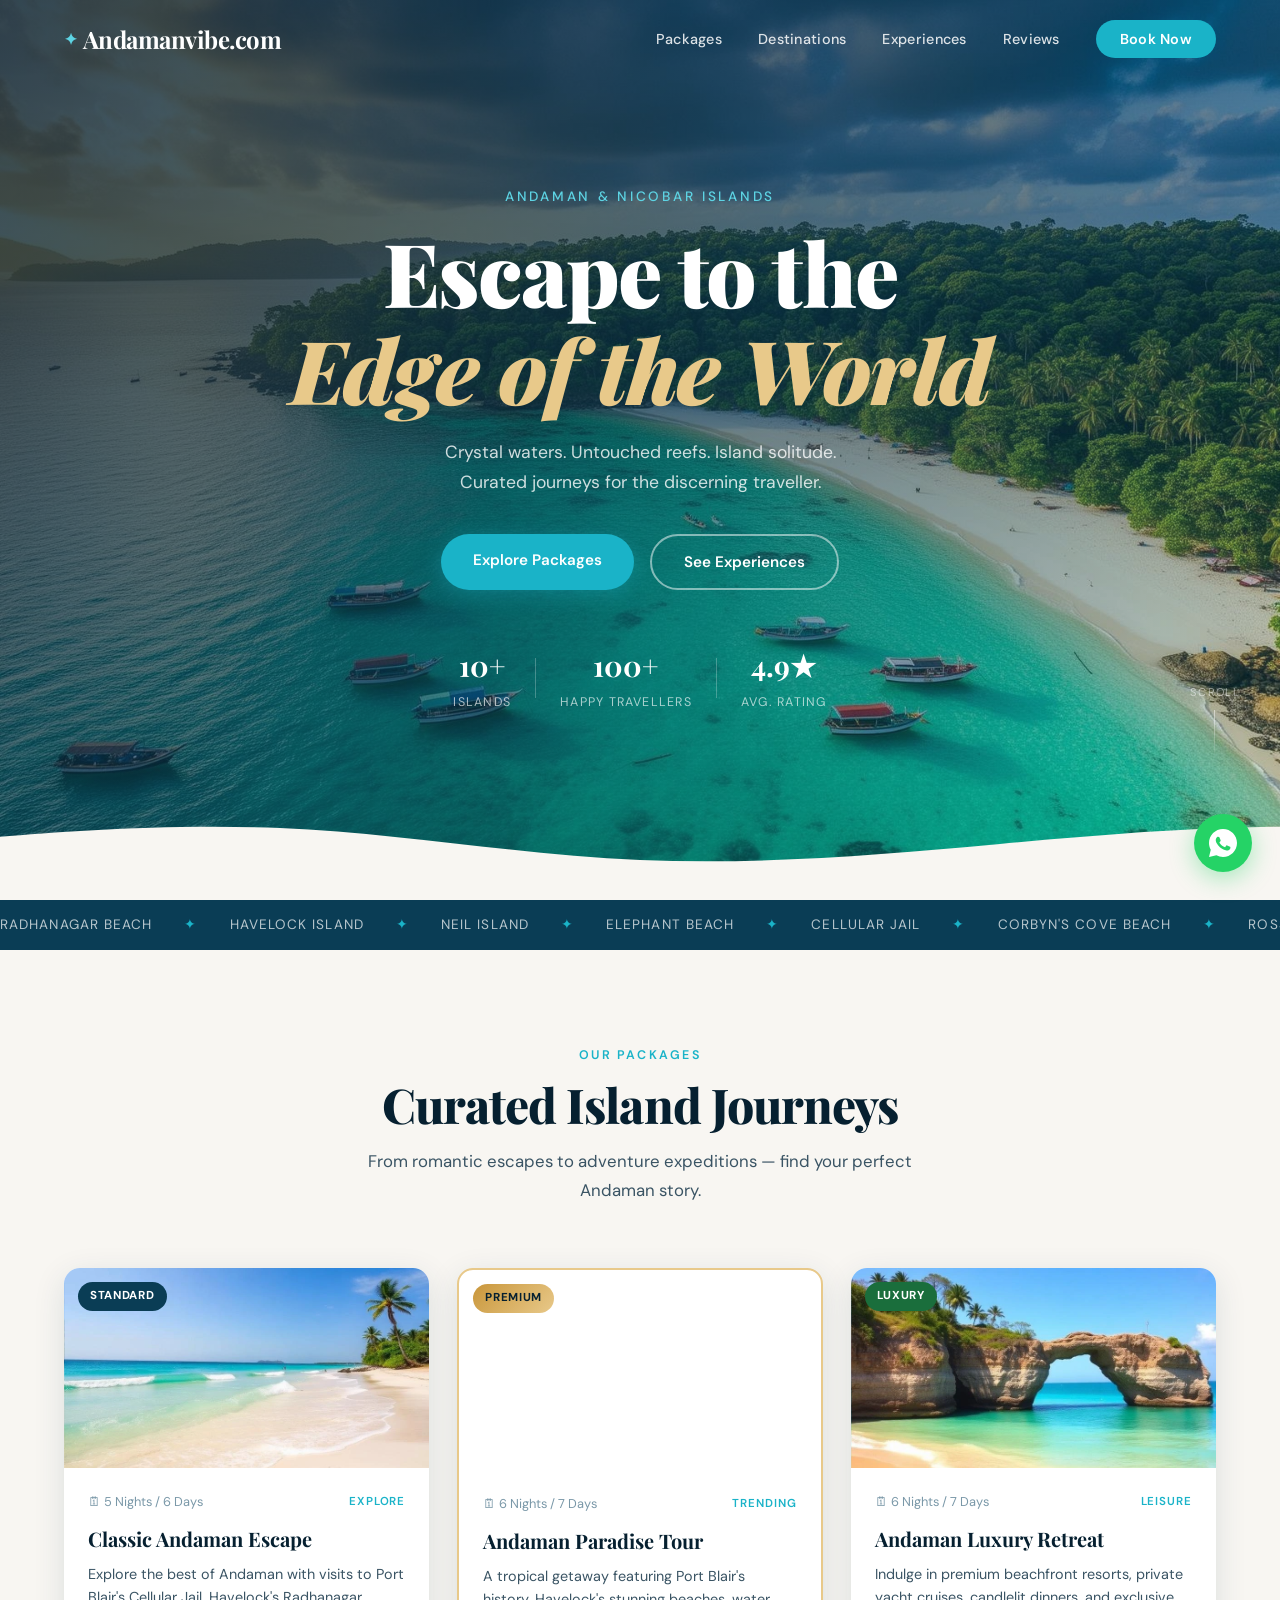
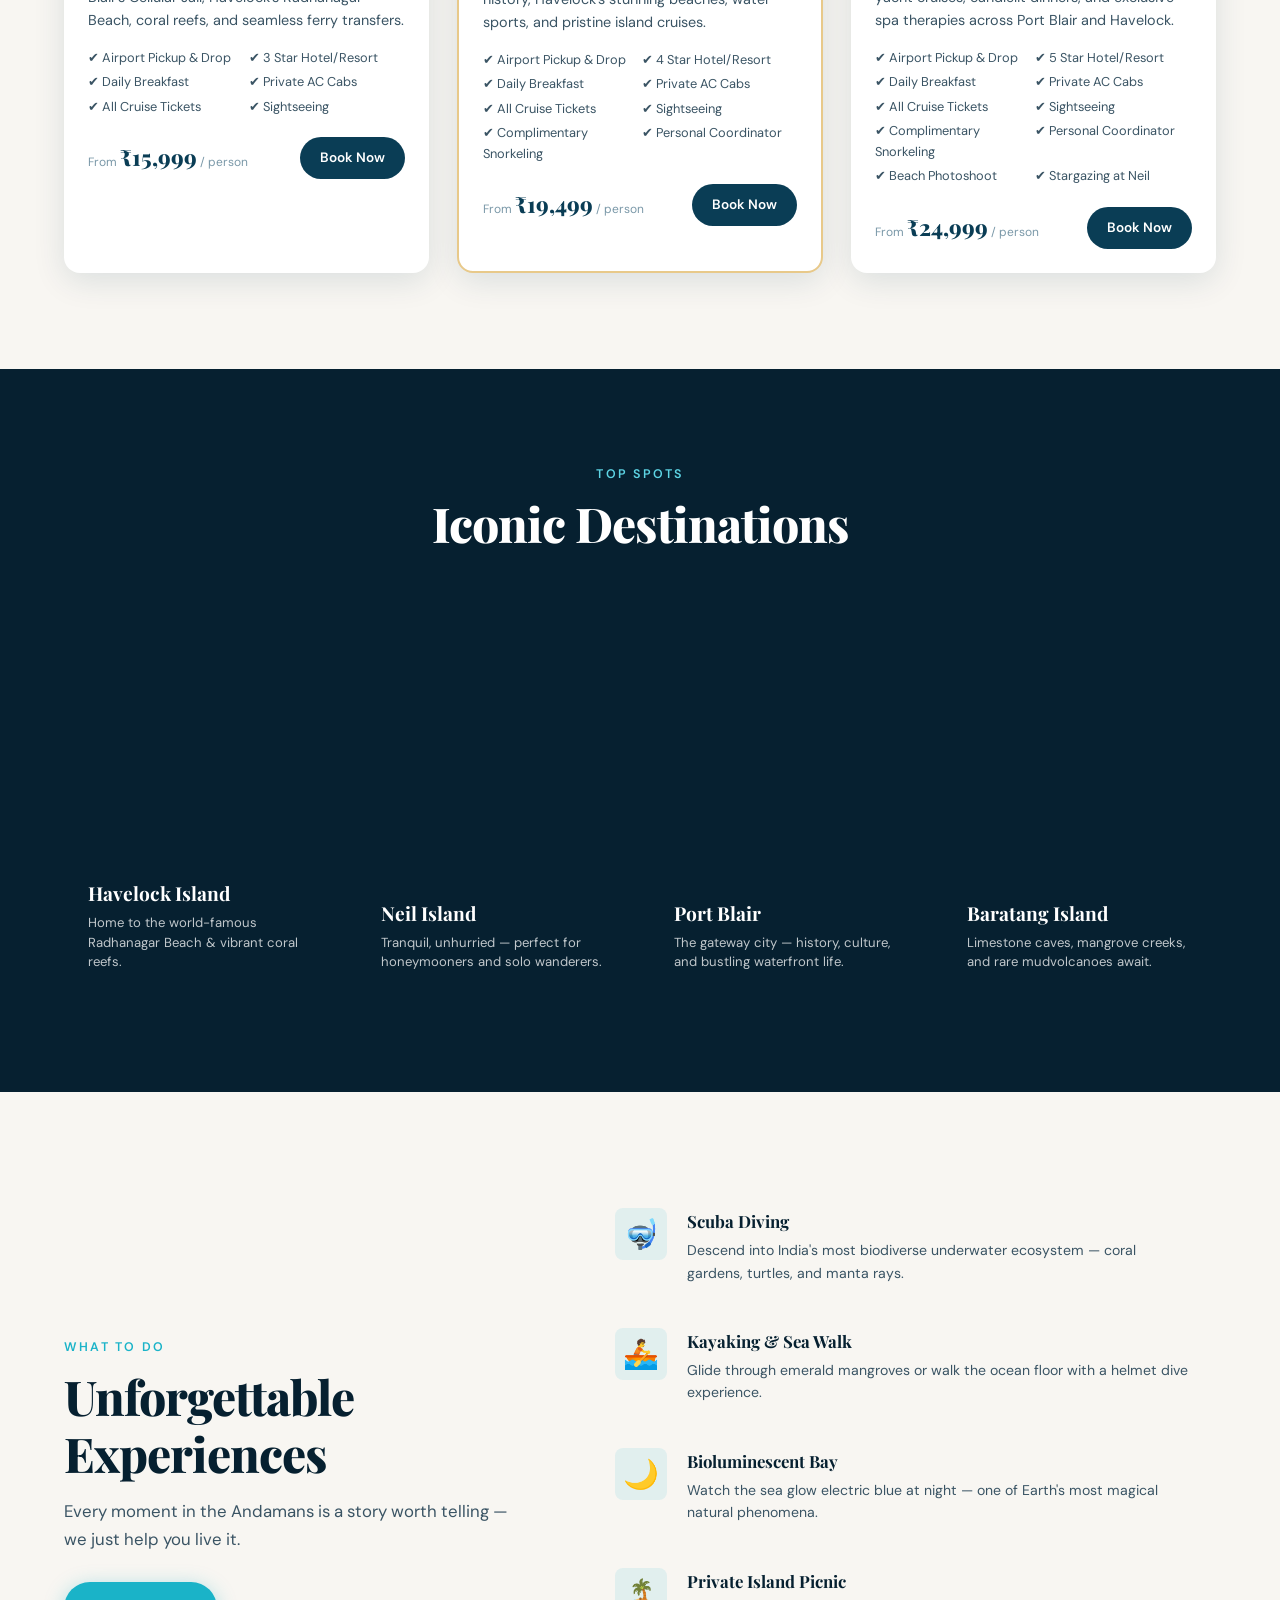
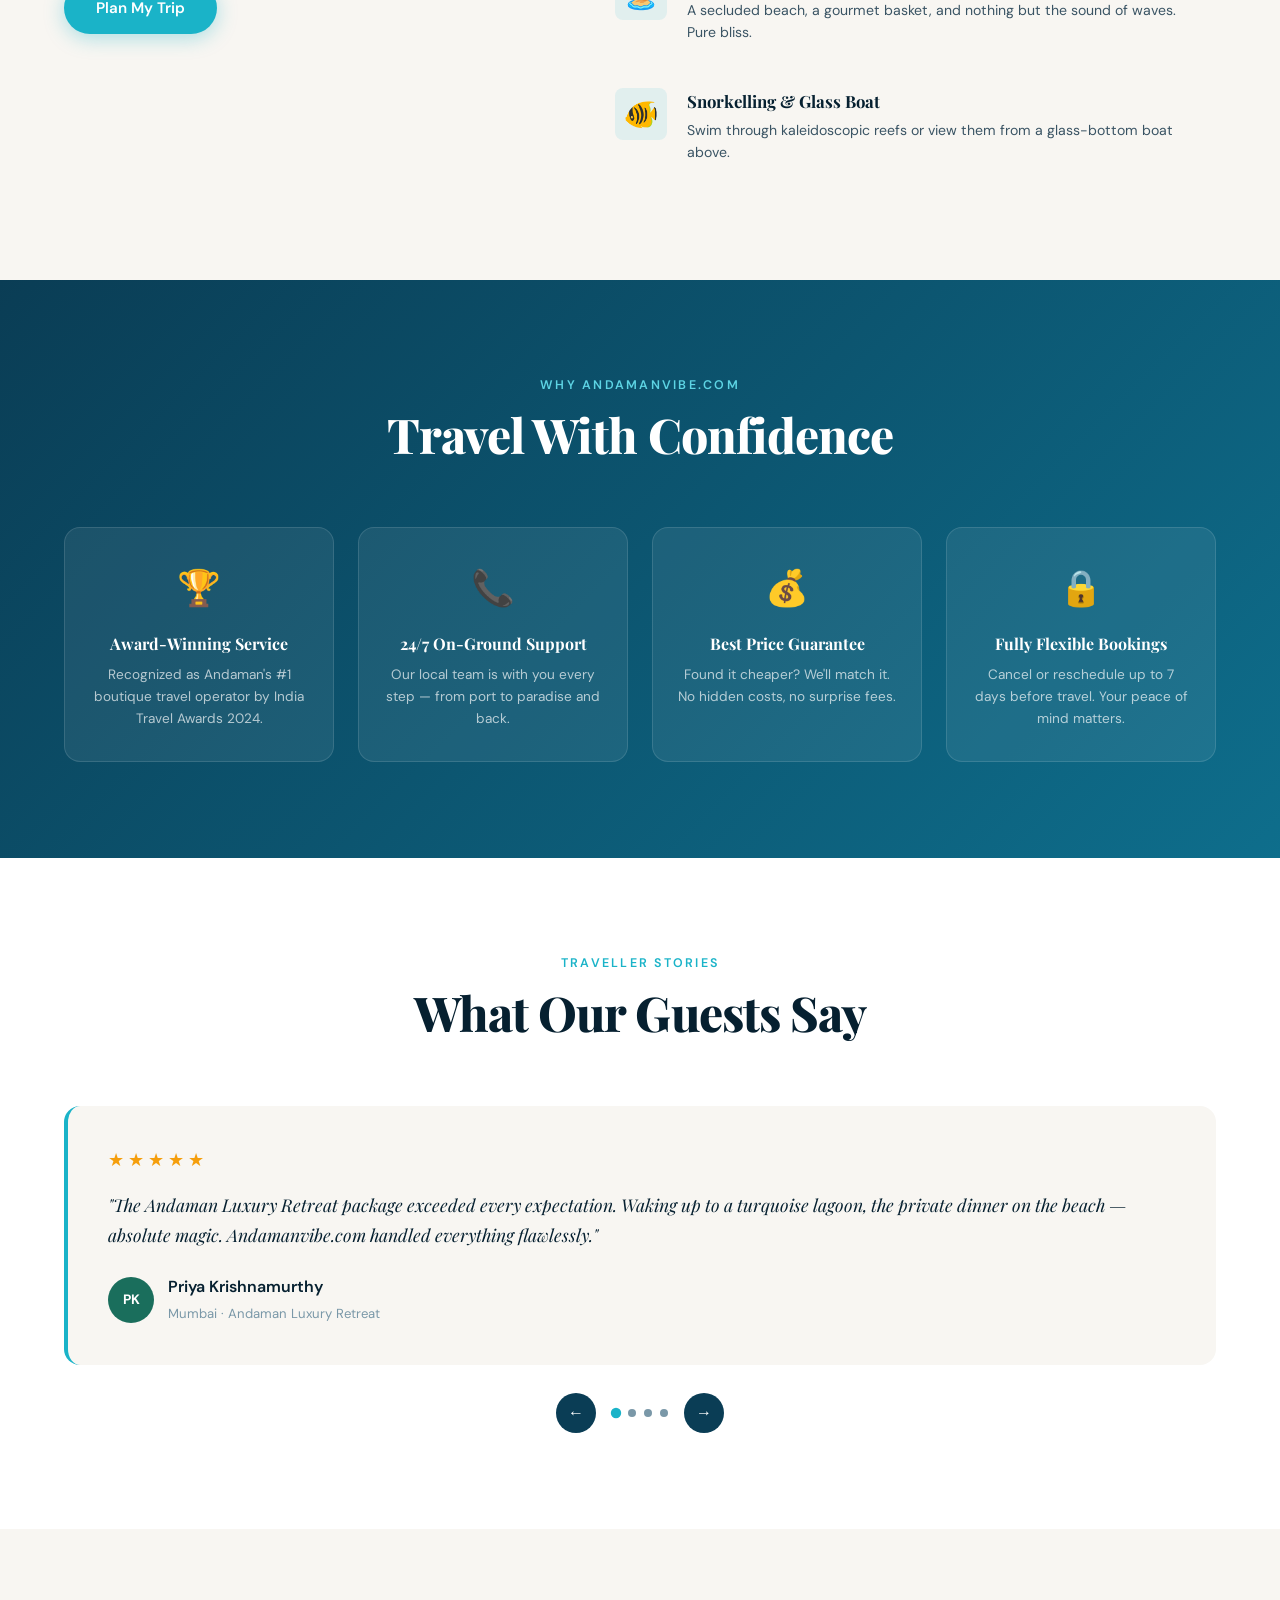
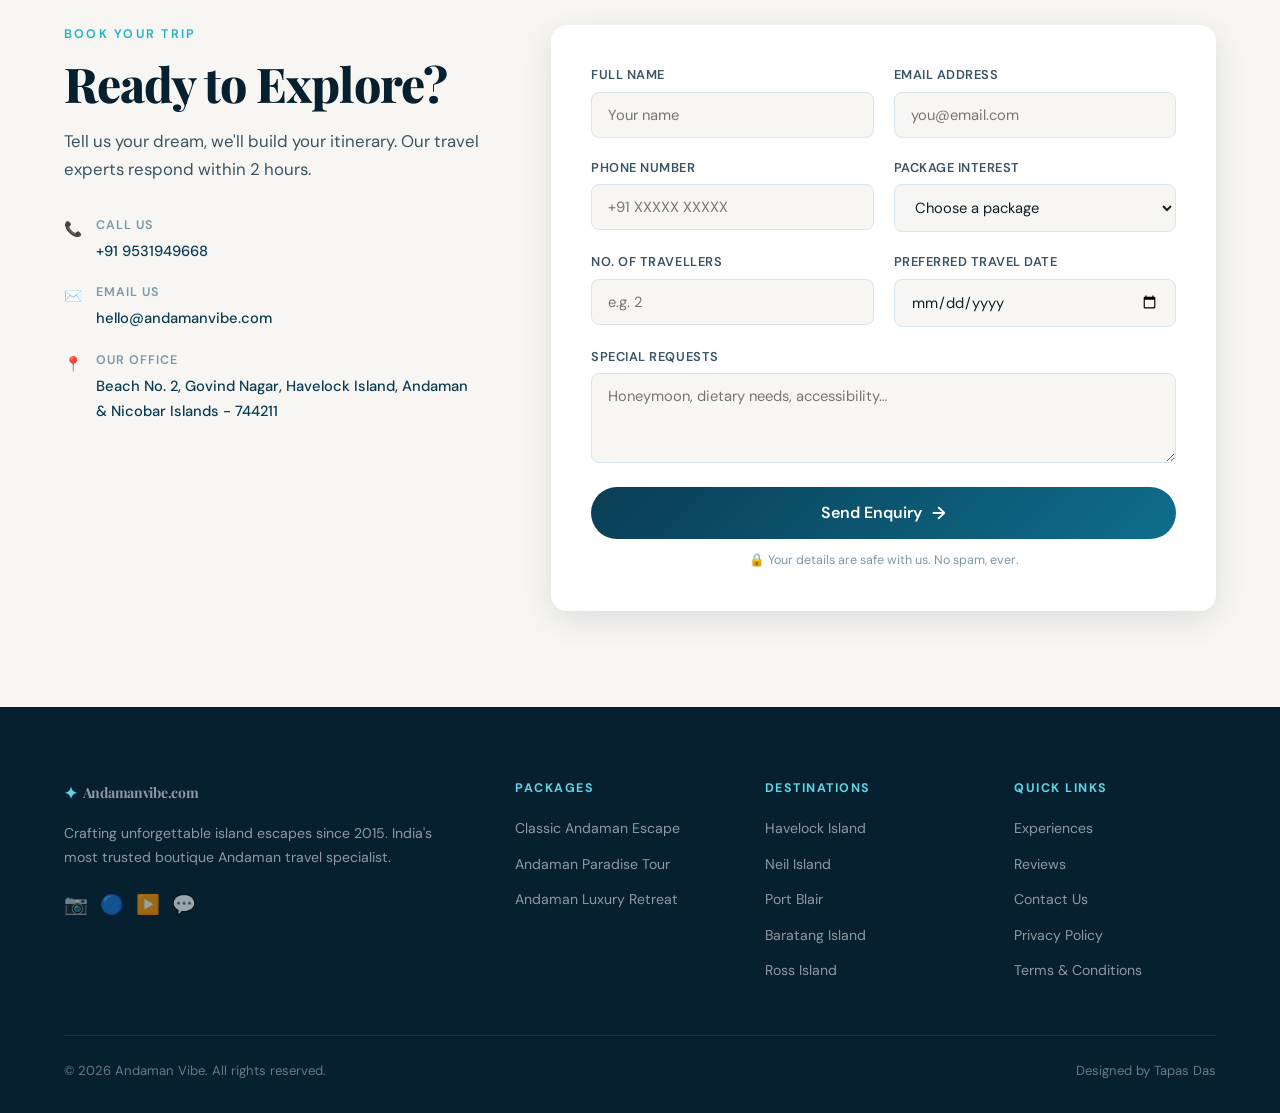
==== index.html @ 9faf466a "Revise tour package details and pricing Updated package descriptions and included additional feature" ====
<!DOCTYPE html>
<html lang="en">
<head>
  <meta charset="UTF-8" />
  <meta name="viewport" content="width=device-width, initial-scale=1.0" />
  <meta name="description" content="Discover the Andaman Islands — pristine beaches, coral reefs, and tropical adventures. Book exclusive travel packages to Andaman & Nicobar Islands with all-inclusive deals, luxury resorts, and curated experiences." />
  <meta name="keywords" content="Andaman travel package, Andaman Nicobar Islands tour, Andaman holiday package, Havelock Island, Neil Island, Port Blair tourism, scuba diving Andaman, Andaman beach resort" />
  <meta name="author" content="Andaman Vibe" />
  <meta name="robots" content="index, follow" />

  <!-- Open Graph -->
  <meta property="og:title" content="Andamanvibe.com — Escape to the Edge of the World" />
  <meta property="og:description" content="All-inclusive Andaman travel packages with pristine beaches, coral reefs, and island adventures." />
  <meta property="og:type" content="website" />
  <meta property="og:url" content="https://andamanvibe.com" />
  <meta property="og:image" content="/images/logo.jpeg?w=1200" />

  <!-- Twitter Card -->
  <meta name="twitter:card" content="summary_large_image" />
  <meta name="twitter:title" content="Andamanvibe.com — Escape to the Edge of the World" />
  <meta name="twitter:description" content="All-inclusive Andaman travel packages — pristine beaches, coral reefs, and tropical adventures." />

  <!-- Canonical -->
  <link rel="canonical" href="https://andamanvibe.com" />

  <!-- Fonts -->
  <link rel="preconnect" href="https://fonts.googleapis.com" />
  <link rel="preconnect" href="https://fonts.gstatic.com" crossorigin />
  <link href="https://fonts.googleapis.com/css2?family=Playfair+Display:ital,wght@0,400;0,700;0,900;1,400&family=DM+Sans:wght@300;400;500&display=swap" rel="stylesheet" />

  <!-- Schema Markup -->
  <script type="application/ld+json">
  {
    "@context": "https://schema.org",
    "@type": "TravelAgency",
    "name": "Andaman Vibe",
    "description": "Premium Andaman & Nicobar Islands travel packages with curated experiences.",
    "url": "https://andamanvibe.com",
    "telephone": "+91-9531949668",
    "address": {
      "@type": "PostalAddress",
      "addressLocality": "Port Blair",
      "addressRegion": "Andaman and Nicobar Islands",
      "addressCountry": "IN"
    },
    "offers": {
      "@type": "AggregateOffer",
      "priceCurrency": "INR",
      "lowPrice": "15999",
      "highPrice": "24999"
    }
  }
  </script>

  <link rel="stylesheet" href="style.css" />
  <title>Andamanvibe.com — Escape to the Edge of the World</title>
</head>
<body>

  <!-- NAV -->
  <header class="nav-wrapper" id="navbar">
    <nav class="nav-inner" aria-label="Main navigation">
      <a href="#" class="logo" aria-label="Andamanvibe Home">
        <span class="logo-icon">✦</span> Andamanvibe.com
      </a>
      <button class="hamburger" id="hamburger" aria-label="Toggle menu" aria-expanded="false">
        <span></span><span></span><span></span>
      </button>
      <ul class="nav-links" id="navLinks" role="list">
        <li><a href="#packages">Packages</a></li>
        <li><a href="#destinations">Destinations</a></li>
        <li><a href="#experiences">Experiences</a></li>
        <li><a href="#testimonials">Reviews</a></li>
        <li><a href="#contact" class="nav-cta">Book Now</a></li>
      </ul>
    </nav>
  </header>

  <main>

    <!-- HERO -->
    <section class="hero" aria-label="Hero section">
      <div class="hero-bg">
        <div class="hero-overlay"></div>
        <div class="wave-anim"></div>
      </div>
      <div class="hero-content">
        <p class="hero-eyebrow">Andaman &amp; Nicobar Islands</p>
        <h1 class="hero-title">
          Escape to the<br />
          <em>Edge of the World</em>
        </h1>
        <p class="hero-sub">Crystal waters. Untouched reefs. Island solitude.<br />Curated journeys for the discerning traveller.</p>
        <div class="hero-actions">
          <a href="#packages" class="btn-primary">Explore Packages</a>
          <a href="#experiences" class="btn-ghost">See Experiences</a>
        </div>
        <div class="hero-stats">
          <div class="stat"><span class="stat-num">10+</span><span class="stat-label">Islands</span></div>
          <div class="stat-divider"></div>
          <div class="stat"><span class="stat-num">100+</span><span class="stat-label">Happy Travellers</span></div>
          <div class="stat-divider"></div>
          <div class="stat"><span class="stat-num">4.9★</span><span class="stat-label">Avg. Rating</span></div>
        </div>
      </div>
      <div class="hero-scroll-hint" aria-hidden="true">
        <span>Scroll</span>
        <div class="scroll-line"></div>
      </div>
    </section>

    <!-- MARQUEE -->
    <div class="marquee-band" aria-hidden="true">
      <div class="marquee-track">
        <span>Radhanagar Beach</span><span>✦</span>
        <span>Havelock Island</span><span>✦</span>
        <span>Neil Island</span><span>✦</span>
        <span>Elephant Beach</span><span>✦</span>
        <span>Cellular Jail</span><span>✦</span>
        <span>Corbyn's Cove Beach</span><span>✦</span>
        <span>Ross Island</span><span>✦</span>
        <span>North Bay Island</span><span>✦</span>
        <span>Radhanagar Beach</span><span>✦</span>
        <span>Havelock Island</span><span>✦</span>
        <span>Neil Island</span><span>✦</span>
        <span>Elephant Beach</span><span>✦</span>
        <span>Cellular Jail</span><span>✦</span>
        <span>Corbyn's Cove Beach</span><span>✦</span>
        <span>Ross Island</span><span>✦</span>
        <span>North Bay Island</span><span>✦</span>
      </div>
    </div>

    <!-- PACKAGES -->
    <section class="section packages" id="packages">
      <div class="container">
        <div class="section-header">
          <p class="section-tag">Our Packages</p>
          <h2 class="section-title">Curated Island Journeys</h2>
          <p class="section-sub">From romantic escapes to adventure expeditions — find your perfect Andaman story.</p>
        </div>
        <div class="packages-grid">

          <article class="pkg-card" itemscope itemtype="https://schema.org/TouristTrip">
            <div class="pkg-img" style="background-image:url('/images/standard.webp?w=700&q=80')">
              <span class="pkg-badge">Standard</span>
            </div>
            <div class="pkg-body">
              <div class="pkg-meta">
                <span class="pkg-duration">🗓 5 Nights / 6 Days</span>
                <span class="pkg-type">Explore</span>
              </div>
              <h3 itemprop="name">Classic Andaman Escape</h3>
              <p itemprop="description">Explore the best of Andaman with visits to Port Blair's Cellular Jail, Havelock's Radhanagar Beach, coral reefs, and seamless ferry transfers.</p>
              <ul class="pkg-includes">
                <li>✔ Airport Pickup & Drop</li>
                <li>✔ 3 Star Hotel/Resort</li>
                <li>✔ Daily Breakfast</li>
                <li>✔ Private AC Cabs</li>
                <li>✔ All Cruise Tickets</li>
                <li>✔ Sightseeing</li>
              </ul>
              <div class="pkg-footer">
                <div class="pkg-price">
                  <span class="from">From</span>
                  <span class="price" itemprop="price">₹15,999</span>
                  <span class="per">/ person</span>
                </div>
                <a href="#contact" class="btn-card">Book Now</a>
              </div>
            </div>
          </article>

          <article class="pkg-card pkg-featured" itemscope itemtype="https://schema.org/TouristTrip">
            <div class="pkg-img" style="background-image:url('https://images.unsplash.com/photo-1590523741831-ab7e8b8f9c7f?w=700&q=80')">
              <span class="pkg-badge badge-gold">Premium</span>
            </div>
            <div class="pkg-body">
              <div class="pkg-meta">
                <span class="pkg-duration">🗓 6 Nights / 7 Days</span>
                <span class="pkg-type">Trending</span>
              </div>
              <h3 itemprop="name">Andaman Paradise Tour</h3>
              <p itemprop="description">A tropical getaway featuring Port Blair's history, Havelock's stunning beaches, water sports, and pristine island cruises.</p>
              <ul class="pkg-includes">
                <li>✔ Airport Pickup & Drop</li>
                <li>✔ 4 Star Hotel/Resort</li>
                <li>✔ Daily Breakfast</li>
                <li>✔ Private AC Cabs</li>
                <li>✔ All Cruise Tickets</li>
                <li>✔ Sightseeing</li>
                <li>✔ Complimentary Snorkeling</li>
                <li>✔ Personal Coordinator</li>
              </ul>
              <div class="pkg-footer">
                <div class="pkg-price">
                  <span class="from">From</span>
                  <span class="price" itemprop="price">₹19,499</span>
                  <span class="per">/ person</span>
                </div>
                <a href="#contact" class="btn-card">Book Now</a>
              </div>
            </div>
          </article>

          <article class="pkg-card" itemscope itemtype="https://schema.org/TouristTrip">
            <div class="pkg-img" style="background-image:url('/images/luxury.webp?w=700&q=80')">
              <span class="pkg-badge badge-green">Luxury</span>
            </div>
            <div class="pkg-body">
              <div class="pkg-meta">
                <span class="pkg-duration">🗓 6 Nights / 7 Days</span>
                <span class="pkg-type">Leisure</span>
              </div>
              <h3 itemprop="name">Andaman Luxury Retreat</h3>
              <p itemprop="description">Indulge in premium beachfront resorts, private yacht cruises, candlelit dinners, and exclusive spa therapies across Port Blair and Havelock.</p>
              <ul class="pkg-includes">
                <li>✔ Airport Pickup & Drop</li>
                <li>✔ 5 Star Hotel/Resort</li>
                <li>✔ Daily Breakfast</li>
                <li>✔ Private AC Cabs</li>
                <li>✔ All Cruise Tickets</li>
                <li>✔ Sightseeing</li>
                <li>✔ Complimentary Snorkeling</li>
                <li>✔ Personal Coordinator</li>
                <li>✔ Beach Photoshoot</li>
                <li>✔ Stargazing at Neil</li>
              </ul>
              <div class="pkg-footer">
                <div class="pkg-price">
                  <span class="from">From</span>
                  <span class="price" itemprop="price">₹24,999</span>
                  <span class="per">/ person</span>
                </div>
                <a href="#contact" class="btn-card">Book Now</a>
              </div>
            </div>
          </article>

        </div>
      </div>
    </section>

    <!-- DESTINATIONS -->
    <section class="section destinations" id="destinations">
      <div class="container">
        <div class="section-header">
          <p class="section-tag">Top Spots</p>
          <h2 class="section-title">Iconic Destinations</h2>
        </div>
        <div class="dest-grid">
          <div class="dest-card" style="background-image:url('https://images.unsplash.com/photo-1590523741831-ab7e8b8f9c7f?w=600&q=80')">
            <div class="dest-info">
              <h3>Havelock Island</h3>
              <p>Home to the world-famous Radhanagar Beach &amp; vibrant coral reefs.</p>
            </div>
          </div>
          <div class="dest-card" style="background-image:url('https://images.unsplash.com/photo-1583417319070-4a69db38a482?w=600&q=80')">
            <div class="dest-info">
              <h3>Neil Island</h3>
              <p>Tranquil, unhurried — perfect for honeymooners and solo wanderers.</p>
            </div>
          </div>
          <div class="dest-card" style="background-image:url('https://images.unsplash.com/photo-1559494007-9f5847c49d94?w=600&q=80')">
            <div class="dest-info">
              <h3>Port Blair</h3>
              <p>The gateway city — history, culture, and bustling waterfront life.</p>
            </div>
          </div>
          <div class="dest-card" style="background-image:url('https://images.unsplash.com/photo-1591825729269-caeb344f6df2?w=600&q=80')">
            <div class="dest-info">
              <h3>Baratang Island</h3>
              <p>Limestone caves, mangrove creeks, and rare mudvolcanoes await.</p>
            </div>
          </div>
        </div>
      </div>
    </section>

    <!-- EXPERIENCES -->
    <section class="section experiences" id="experiences">
      <div class="container">
        <div class="exp-layout">
          <div class="exp-left">
            <p class="section-tag">What to Do</p>
            <h2 class="section-title">Unforgettable Experiences</h2>
            <p class="section-sub">Every moment in the Andamans is a story worth telling — we just help you live it.</p>
            <a href="#contact" class="btn-primary">Plan My Trip</a>
          </div>
          <div class="exp-right">
            <div class="exp-item" data-index="1">
              <div class="exp-icon">🤿</div>
              <div class="exp-text">
                <h3>Scuba Diving</h3>
                <p>Descend into India's most biodiverse underwater ecosystem — coral gardens, turtles, and manta rays.</p>
              </div>
            </div>
            <div class="exp-item" data-index="2">
              <div class="exp-icon">🚣</div>
              <div class="exp-text">
                <h3>Kayaking & Sea Walk</h3>
                <p>Glide through emerald mangroves or walk the ocean floor with a helmet dive experience.</p>
              </div>
            </div>
            <div class="exp-item" data-index="3">
              <div class="exp-icon">🌙</div>
              <div class="exp-text">
                <h3>Bioluminescent Bay</h3>
                <p>Watch the sea glow electric blue at night — one of Earth's most magical natural phenomena.</p>
              </div>
            </div>
            <div class="exp-item" data-index="4">
              <div class="exp-icon">🏝️</div>
              <div class="exp-text">
                <h3>Private Island Picnic</h3>
                <p>A secluded beach, a gourmet basket, and nothing but the sound of waves. Pure bliss.</p>
              </div>
            </div>
            <div class="exp-item" data-index="5">
              <div class="exp-icon">🐠</div>
              <div class="exp-text">
                <h3>Snorkelling & Glass Boat</h3>
                <p>Swim through kaleidoscopic reefs or view them from a glass-bottom boat above.</p>
              </div>
            </div>
          </div>
        </div>
      </div>
    </section>

    <!-- WHY US -->
    <section class="section why-us">
      <div class="container">
        <div class="section-header">
          <p class="section-tag">Why Andamanvibe.com</p>
          <h2 class="section-title">Travel With Confidence</h2>
        </div>
        <div class="why-grid">
          <div class="why-card">
            <div class="why-icon">🏆</div>
            <h3>Award-Winning Service</h3>
            <p>Recognized as Andaman's #1 boutique travel operator by India Travel Awards 2024.</p>
          </div>
          <div class="why-card">
            <div class="why-icon">📞</div>
            <h3>24/7 On-Ground Support</h3>
            <p>Our local team is with you every step — from port to paradise and back.</p>
          </div>
          <div class="why-card">
            <div class="why-icon">💰</div>
            <h3>Best Price Guarantee</h3>
            <p>Found it cheaper? We'll match it. No hidden costs, no surprise fees.</p>
          </div>
          <div class="why-card">
            <div class="why-icon">🔒</div>
            <h3>Fully Flexible Bookings</h3>
            <p>Cancel or reschedule up to 7 days before travel. Your peace of mind matters.</p>
          </div>
        </div>
      </div>
    </section>

    <!-- TESTIMONIALS -->
    <section class="section testimonials" id="testimonials">
      <div class="container">
        <div class="section-header">
          <p class="section-tag">Traveller Stories</p>
          <h2 class="section-title">What Our Guests Say</h2>
        </div>
        <div class="testimonials-slider" id="testimonialSlider">
          <div class="testi-track" id="testiTrack">

            <div class="testi-card">
              <div class="testi-stars">★★★★★</div>
              <p class="testi-text">"The Andaman Luxury Retreat package exceeded every expectation. Waking up to a turquoise lagoon, the private dinner on the beach — absolute magic. Andamanvibe.com handled everything flawlessly."</p>
              <div class="testi-author">
                <div class="testi-avatar" style="background:#1a6e5c">PK</div>
                <div>
                  <strong>Priya Krishnamurthy</strong>
                  <span>Mumbai · Andaman Luxury Retreat</span>
                </div>
              </div>
            </div>

            <div class="testi-card">
              <div class="testi-stars">★★★★★</div>
              <p class="testi-text">"Honeymooned in Andaman with the Romantic Bliss package. The candlelight dinner by the sea was something out of a dream. Couldn't have asked for better planning!"</p>
              <div class="testi-author">
                <div class="testi-avatar" style="background:#1e4d8c">RS</div>
                <div>
                  <strong>Rahul &amp; Sneha</strong>
                  <span>Bangalore · Custom Honeymoon Package</span>
                </div>
              </div>
            </div>

            <div class="testi-card">
              <div class="testi-stars">★★★★★</div>
              <p class="testi-text">"Did the Andaman Paradise Tour package solo — best decision of my life. The bioluminescent bay tour at night was surreal. My guide Rajan was knowledgeable and funny!"</p>
              <div class="testi-author">
                <div class="testi-avatar" style="background:#6b3fa0">AM</div>
                <div>
                  <strong>Aditya Menon</strong>
                  <span>Chennai · Andaman Paradise Tour</span>
                </div>
              </div>
            </div>

            <div class="testi-card">
              <div class="testi-stars">★★★★★</div>
              <p class="testi-text">"Brought the family for the Classic Escape — kids were blown away by the glass-bottom boat. So much seamless coordination, from airport pickup to last ferry. Highly recommend!"</p>
              <div class="testi-author">
                <div class="testi-avatar" style="background:#8c3a1e">SG</div>
                <div>
                  <strong>Sunita Gupta</strong>
                  <span>Delhi · Classic Andaman Escape</span>
                </div>
              </div>
            </div>

          </div>
          <div class="testi-controls">
            <button class="testi-btn" id="testiPrev" aria-label="Previous review">←</button>
            <div class="testi-dots" id="testiDots"></div>
            <button class="testi-btn" id="testiNext" aria-label="Next review">→</button>
          </div>
        </div>
      </div>
    </section>

    <!-- CONTACT / BOOKING -->
    <section class="section contact" id="contact">
      <div class="container">
        <div class="contact-layout">
          <div class="contact-left">
            <p class="section-tag">Book Your Trip</p>
            <h2 class="section-title">Ready to Explore?</h2>
            <p class="section-sub">Tell us your dream, we'll build your itinerary. Our travel experts respond within 2 hours.</p>
            <div class="contact-info">
              <div class="info-item">
                <span class="info-icon">📞</span>
                <div>
                  <strong>Call Us</strong>
                  <a href="tel:+919876543210">+91 9531949668</a>
                </div>
              </div>
              <div class="info-item">
                <span class="info-icon">✉️</span>
                <div>
                  <strong>Email Us</strong>
                  <a href="mailto:hello@andamanvibe.com">hello@andamanvibe.com</a>
                </div>
              </div>
              <div class="info-item">
                <span class="info-icon">📍</span>
                <div>
                  <strong>Our Office</strong>
                  <span>Beach No. 2, Govind Nagar, Havelock Island,
Andaman & Nicobar Islands - 744211</span>
                </div>
              </div>
            </div>
          </div>
          <div class="contact-right">
            <form class="booking-form" id="bookingForm" novalidate>
              <div class="form-row">
                <div class="form-group">
                  <label for="name">Full Name</label>
                  <input type="text" id="name" name="name" placeholder="Your name" required autocomplete="name" />
                </div>
                <div class="form-group">
                  <label for="email">Email Address</label>
                  <input type="email" id="email" name="email" placeholder="you@email.com" required autocomplete="email" />
                </div>
              </div>
              <div class="form-row">
                <div class="form-group">
                  <label for="phone">Phone Number</label>
                  <input type="tel" id="phone" name="phone" placeholder="+91 XXXXX XXXXX" autocomplete="tel" />
                </div>
                <div class="form-group">
                  <label for="package">Package Interest</label>
                  <select id="package" name="package">
                    <option value="">Choose a package</option>
                    <option>Classic Andaman Escape</option>
                    <option>Andaman Paradise Tour</option>
                    <option>Andaman Luxury Retreat</option>
                  </select>
                </div>
              </div>
              <div class="form-row">
                <div class="form-group">
                  <label for="travellers">No. of Travellers</label>
                  <input type="number" id="travellers" name="travellers" placeholder="e.g. 2" min="1" max="50" />
                </div>
                <div class="form-group">
                  <label for="traveldate">Preferred Travel Date</label>
                  <input type="date" id="traveldate" name="traveldate" />
                </div>
              </div>
              <div class="form-group full">
                <label for="message">Special Requests</label>
                <textarea id="message" name="message" rows="3" placeholder="Honeymoon, dietary needs, accessibility…"></textarea>
              </div>
              <button type="submit" class="btn-submit">
                <span class="btn-text">Send Enquiry</span>
                <span class="btn-arrow">→</span>
              </button>
              <p class="form-note">🔒 Your details are safe with us. No spam, ever.</p>
            </form>
            <div class="form-success" id="formSuccess" hidden>
              <div class="success-icon">🌊</div>
              <h3>Enquiry Received!</h3>
              <p>Our travel expert will call you within 2 hours. Get ready to explore the Andamans!</p>
            </div>
          </div>
        </div>
      </div>
    </section>

  </main>

  <!-- FOOTER -->
  <footer class="footer">
    <div class="container">
      <div class="footer-grid">
        <div class="footer-brand">
          <p class="logo"><span class="logo-icon">✦</span> Andamanvibe.com</p>
          <p>Crafting unforgettable island escapes since 2015. India's most trusted boutique Andaman travel specialist.</p>
          <div class="social-links">
            <a href="#" aria-label="Instagram">📷</a>
            <a href="#" aria-label="Facebook">🔵</a>
            <a href="#" aria-label="YouTube">▶️</a>
            <a href="#" aria-label="WhatsApp">💬</a>
          </div>
        </div>
        <div class="footer-col">
          <h4>Packages</h4>
          <ul>
            <li><a href="#packages">Classic Andaman Escape</a></li>
            <li><a href="#packages">Andaman Paradise Tour</a></li>
            <li><a href="#packages">Andaman Luxury Retreat</a></li>
          </ul>
        </div>
        <div class="footer-col">
          <h4>Destinations</h4>
          <ul>
            <li><a href="#destinations">Havelock Island</a></li>
            <li><a href="#destinations">Neil Island</a></li>
            <li><a href="#destinations">Port Blair</a></li>
            <li><a href="#destinations">Baratang Island</a></li>
            <li><a href="#destinations">Ross Island</a></li>
          </ul>
        </div>
        <div class="footer-col">
          <h4>Quick Links</h4>
          <ul>
            <li><a href="#experiences">Experiences</a></li>
            <li><a href="#testimonials">Reviews</a></li>
            <li><a href="#contact">Contact Us</a></li>
            <li><a href="#">Privacy Policy</a></li>
            <li><a href="#">Terms &amp; Conditions</a></li>
          </ul>
        </div>
      </div>
      <div class="footer-bottom">
        <p>&copy; 2026 Andaman Vibe. All rights reserved.</p>
        <p>Designed by Tapas Das</p>
      </div>
    </div>
  </footer>

  <!-- Floating WhatsApp -->
  <a href="https://wa.me/919531949668?text=Hi!%20I%27m%20interested%20in%20an%20Andaman%20travel%20package." class="whatsapp-float" target="_blank" rel="noopener noreferrer" aria-label="Chat on WhatsApp">
    <svg viewBox="0 0 32 32" fill="currentColor" width="28" height="28"><path d="M16 0C7.163 0 0 7.163 0 16c0 2.824.737 5.476 2.028 7.779L0 32l8.437-2.008A15.928 15.928 0 0016 32c8.837 0 16-7.163 16-16S24.837 0 16 0zm8.3 22.516c-.345.972-1.7 1.779-2.8 2.013-.746.16-1.72.288-4.996-1.073-4.194-1.721-6.89-5.97-7.099-6.243-.2-.272-1.682-2.236-1.682-4.267 0-2.03 1.064-3.026 1.441-3.44.377-.414.823-.518 1.097-.518.273 0 .547.003.787.015.252.013.59-.096.924.704.345.817 1.17 2.854 1.273 3.063.103.208.172.45.034.726-.137.276-.206.449-.412.69-.207.242-.434.54-.619.725-.207.207-.422.43-.181.843.24.414 1.07 1.763 2.3 2.857 1.58 1.41 2.911 1.847 3.325 2.054.414.207.654.172.896-.104.24-.275 1.03-1.202 1.305-1.616.275-.413.55-.344.924-.207.378.137 2.396 1.13 2.81 1.337.413.207.688.31.79.48.103.172.103.997-.242 1.97z"/></svg>
  </a>

  <script src="script.js"></script>
</body>
</html>
---- style.css ----
/* ============================================================
   Andamanvibe.com — style.css
   Aesthetic: Refined coastal luxury — deep ocean tones,
   warm sand accents, editorial typography
   ============================================================ */

/* ---------- RESET & BASE ---------- */
*, *::before, *::after { box-sizing: border-box; margin: 0; padding: 0; }

:root {
  --ocean:      #0a3d55;
  --ocean-deep: #062030;
  --ocean-mid:  #0e6e8c;
  --aqua:       #1ab3c8;
  --aqua-light: #5dd4e4;
  --sand:       #f5e6c8;
  --sand-warm:  #e8c98a;
  --coral:      #e85d42;
  --white:      #ffffff;
  --off-white:  #f8f6f2;
  --text-dark:  #0f1f28;
  --text-mid:   #3a5464;
  --text-light: #7a98a8;
  --radius:     16px;
  --radius-sm:  8px;
  --shadow:     0 8px 32px rgba(10,61,85,0.12);
  --shadow-lg:  0 20px 60px rgba(10,61,85,0.18);
  --font-display: 'Playfair Display', Georgia, serif;
  --font-body:    'DM Sans', sans-serif;
  --transition:   0.3s cubic-bezier(0.4, 0, 0.2, 1);
}

html { scroll-behavior: smooth; font-size: 16px; }

body {
  font-family: var(--font-body);
  color: var(--text-dark);
  background: var(--off-white);
  line-height: 1.6;
  overflow-x: hidden;
}

a { color: inherit; text-decoration: none; }
img { max-width: 100%; display: block; }
ul { list-style: none; }

.container {
  max-width: 1200px;
  margin: 0 auto;
  padding: 0 24px;
}

/* ---------- SCROLL PROGRESS ---------- */
body::before {
  content: '';
  position: fixed;
  top: 0; left: 0;
  width: var(--scroll, 0%);
  height: 3px;
  background: linear-gradient(90deg, var(--aqua), var(--sand-warm));
  z-index: 9999;
  transition: width 0.1s;
}

/* ---------- NAVIGATION ---------- */
.nav-wrapper {
  position: fixed;
  top: 0; left: 0; right: 0;
  z-index: 900;
  padding: 20px 0;
  transition: background var(--transition), padding var(--transition), box-shadow var(--transition);
}
.nav-wrapper.scrolled {
  background: rgba(6, 32, 48, 0.96);
  backdrop-filter: blur(12px);
  padding: 12px 0;
  box-shadow: 0 2px 24px rgba(0,0,0,0.2);
}

.nav-inner {
  max-width: 1200px;
  margin: 0 auto;
  padding: 0 24px;
  display: flex;
  align-items: center;
  justify-content: space-between;
}

.logo {
  font-family: var(--font-display);
  font-size: 1.5rem;
  font-weight: 700;
  color: var(--white);
  letter-spacing: -0.02em;
  display: flex;
  align-items: center;
  gap: 6px;
}
.logo-icon { color: var(--aqua-light); font-size: 1rem; }

.nav-links {
  display: flex;
  align-items: center;
  gap: 36px;
}
.nav-links a {
  color: rgba(255,255,255,0.85);
  font-size: 0.9rem;
  font-weight: 500;
  letter-spacing: 0.02em;
  transition: color var(--transition);
}
.nav-links a:hover { color: var(--aqua-light); }

.nav-cta {
  background: var(--aqua) !important;
  color: var(--white) !important;
  padding: 10px 24px !important;
  border-radius: 50px !important;
  font-weight: 600 !important;
  transition: background var(--transition), transform var(--transition) !important;
}
.nav-cta:hover {
  background: var(--aqua-light) !important;
  transform: translateY(-1px);
}

.hamburger {
  display: none;
  flex-direction: column;
  gap: 5px;
  background: none;
  border: none;
  cursor: pointer;
  padding: 4px;
  z-index: 1001;
}
.hamburger span {
  display: block;
  width: 26px;
  height: 2px;
  background: var(--white);
  border-radius: 2px;
  transition: var(--transition);
}
.hamburger.open span:nth-child(1) { transform: rotate(45deg) translate(5px, 5px); }
.hamburger.open span:nth-child(2) { opacity: 0; }
.hamburger.open span:nth-child(3) { transform: rotate(-45deg) translate(5px, -5px); }

/* ---------- HERO ---------- */
.hero {
  position: relative;
  min-height: 100vh;
  display: flex;
  align-items: center;
  justify-content: center;
  overflow: hidden;
}

.hero-bg {
  position: absolute;
  inset: 0;
  background:
    url('/images/andamanvibe.webp?w=1800&q=85')
    center center / cover no-repeat;
  animation: heroZoom 20s ease-in-out infinite alternate;
}
@keyframes heroZoom {
  from { transform: scale(1); }
  to   { transform: scale(1.06); }
}

.hero-overlay {
  position: absolute;
  inset: 0;
  background: linear-gradient(
    135deg,
    rgba(6,32,48,0.82) 0%,
    rgba(10,61,85,0.60) 50%,
    rgba(26,179,200,0.15) 100%
  );
}

.wave-anim {
  position: absolute;
  bottom: 0; left: 0; right: 0;
  height: 120px;
  background: url("data:image/svg+xml,%3Csvg xmlns='http://www.w3.org/2000/svg' viewBox='0 0 1440 120'%3E%3Cpath fill='%23f8f6f2' d='M0,64L60,58.7C120,53,240,43,360,48C480,53,600,75,720,80C840,85,960,75,1080,64C1200,53,1320,43,1440,48L1440,120L0,120Z'/%3E%3C/svg%3E") no-repeat bottom / cover;
}

.hero-content {
  position: relative;
  z-index: 2;
  text-align: center;
  max-width: 800px;
  padding: 0 24px;
  animation: heroFade 1.2s ease-out;
}
@keyframes heroFade {
  from { opacity: 0; transform: translateY(32px); }
  to   { opacity: 1; transform: translateY(0); }
}

.hero-eyebrow {
  font-size: 0.85rem;
  font-weight: 500;
  letter-spacing: 0.2em;
  text-transform: uppercase;
  color: var(--aqua-light);
  margin-bottom: 16px;
}

.hero-title {
  font-family: var(--font-display);
  font-size: clamp(2.8rem, 7vw, 5.5rem);
  font-weight: 900;
  color: var(--white);
  line-height: 1.1;
  letter-spacing: -0.02em;
  margin-bottom: 20px;
}
.hero-title em {
  font-style: italic;
  color: var(--sand-warm);
}

.hero-sub {
  font-size: 1.1rem;
  color: rgba(255,255,255,0.8);
  max-width: 500px;
  margin: 0 auto 36px;
  line-height: 1.7;
}

.hero-actions {
  display: flex;
  gap: 16px;
  justify-content: center;
  flex-wrap: wrap;
  margin-bottom: 52px;
}

.btn-primary {
  background: var(--aqua);
  color: var(--white);
  padding: 14px 32px;
  border-radius: 50px;
  font-weight: 600;
  font-size: 0.95rem;
  transition: background var(--transition), transform var(--transition), box-shadow var(--transition);
  box-shadow: 0 4px 20px rgba(26,179,200,0.35);
}
.btn-primary:hover {
  background: var(--aqua-light);
  transform: translateY(-2px);
  box-shadow: 0 8px 32px rgba(26,179,200,0.45);
}

.btn-ghost {
  border: 2px solid rgba(255,255,255,0.5);
  color: var(--white);
  padding: 14px 32px;
  border-radius: 50px;
  font-weight: 600;
  font-size: 0.95rem;
  transition: border-color var(--transition), background var(--transition);
}
.btn-ghost:hover {
  border-color: var(--white);
  background: rgba(255,255,255,0.1);
}

.hero-stats {
  display: flex;
  align-items: center;
  justify-content: center;
  gap: 24px;
}
.stat { text-align: center; }
.stat-num {
  display: block;
  font-family: var(--font-display);
  font-size: 1.8rem;
  font-weight: 700;
  color: var(--white);
}
.stat-label {
  font-size: 0.78rem;
  color: rgba(255,255,255,0.65);
  text-transform: uppercase;
  letter-spacing: 0.1em;
}
.stat-divider {
  width: 1px;
  height: 40px;
  background: rgba(255,255,255,0.25);
}

.hero-scroll-hint {
  position: absolute;
  bottom: 140px;
  right: 40px;
  display: flex;
  flex-direction: column;
  align-items: center;
  gap: 8px;
  color: rgba(255,255,255,0.5);
  font-size: 0.7rem;
  letter-spacing: 0.12em;
  text-transform: uppercase;
  z-index: 2;
}
.scroll-line {
  width: 1px;
  height: 50px;
  background: linear-gradient(to bottom, rgba(255,255,255,0.5), transparent);
  animation: scrollPulse 2s ease-in-out infinite;
}
@keyframes scrollPulse {
  0%,100% { transform: scaleY(1); opacity: 1; }
  50% { transform: scaleY(0.6); opacity: 0.5; }
}

/* ---------- MARQUEE BAND ---------- */
.marquee-band {
  background: var(--ocean);
  overflow: hidden;
  padding: 14px 0;
}
.marquee-track {
  display: flex;
  gap: 32px;
  white-space: nowrap;
  animation: marqueeScroll 30s linear infinite;
  width: max-content;
}
.marquee-track span {
  color: rgba(255,255,255,0.7);
  font-size: 0.85rem;
  letter-spacing: 0.08em;
  text-transform: uppercase;
}
.marquee-track span:nth-child(even) { color: var(--aqua); }
@keyframes marqueeScroll {
  from { transform: translateX(0); }
  to   { transform: translateX(-50%); }
}

/* ---------- SECTIONS ---------- */
.section {
  padding: 96px 0;
}
.section-header {
  text-align: center;
  max-width: 600px;
  margin: 0 auto 64px;
}
.section-tag {
  font-size: 0.78rem;
  font-weight: 600;
  letter-spacing: 0.18em;
  text-transform: uppercase;
  color: var(--aqua);
  margin-bottom: 10px;
}
.section-title {
  font-family: var(--font-display);
  font-size: clamp(2rem, 4vw, 3rem);
  font-weight: 800;
  color: var(--ocean-deep);
  letter-spacing: -0.02em;
  line-height: 1.2;
  margin-bottom: 14px;
}
.section-sub {
  color: var(--text-mid);
  font-size: 1.05rem;
  line-height: 1.7;
}

/* ---------- PACKAGES ---------- */
.packages { background: var(--off-white); }

.packages-grid {
  display: grid;
  grid-template-columns: repeat(auto-fit, minmax(270px, 1fr));
  gap: 28px;
}

.pkg-card {
  background: var(--white);
  border-radius: var(--radius);
  overflow: hidden;
  box-shadow: var(--shadow);
  transition: transform var(--transition), box-shadow var(--transition);
}
.pkg-card:hover {
  transform: translateY(-8px);
  box-shadow: var(--shadow-lg);
}

.pkg-featured {
  border: 2px solid var(--sand-warm);
}

.pkg-img {
  height: 200px;
  background-size: cover;
  background-position: center;
  position: relative;
}
.pkg-badge {
  position: absolute;
  top: 14px;
  left: 14px;
  background: var(--ocean);
  color: var(--white);
  font-size: 0.72rem;
  font-weight: 700;
  letter-spacing: 0.06em;
  text-transform: uppercase;
  padding: 5px 12px;
  border-radius: 50px;
}
.badge-gold { background: linear-gradient(135deg, #c9963a, #e8c98a); color: var(--ocean-deep); }
.badge-green { background: #1a6e3c; }
.badge-pink  { background: #b83a6b; }

.pkg-body {
  padding: 24px;
}
.pkg-meta {
  display: flex;
  align-items: center;
  justify-content: space-between;
  margin-bottom: 10px;
}
.pkg-duration {
  font-size: 0.8rem;
  color: var(--text-light);
}
.pkg-type {
  font-size: 0.72rem;
  font-weight: 600;
  letter-spacing: 0.08em;
  text-transform: uppercase;
  color: var(--aqua);
}

.pkg-body h3 {
  font-family: var(--font-display);
  font-size: 1.25rem;
  font-weight: 700;
  color: var(--ocean-deep);
  margin-bottom: 8px;
}
.pkg-body p {
  font-size: 0.9rem;
  color: var(--text-mid);
  margin-bottom: 16px;
  line-height: 1.6;
}

.pkg-includes {
  display: grid;
  grid-template-columns: 1fr 1fr;
  gap: 4px;
  margin-bottom: 20px;
}
.pkg-includes li {
  font-size: 0.8rem;
  color: var(--text-mid);
}

.pkg-footer {
  display: flex;
  align-items: center;
  justify-content: space-between;
}
.pkg-price { display: flex; align-items: baseline; gap: 3px; }
.from  { font-size: 0.75rem; color: var(--text-light); }
.price { font-family: var(--font-display); font-size: 1.4rem; font-weight: 800; color: var(--ocean); }
.per   { font-size: 0.75rem; color: var(--text-light); }

.btn-card {
  background: var(--ocean);
  color: var(--white);
  padding: 10px 20px;
  border-radius: 50px;
  font-size: 0.85rem;
  font-weight: 600;
  transition: background var(--transition);
}
.btn-card:hover { background: var(--aqua); }

/* ---------- DESTINATIONS ---------- */
.destinations { background: var(--ocean-deep); }
.destinations .section-tag { color: var(--aqua-light); }
.destinations .section-title { color: var(--white); }

.dest-grid {
  display: grid;
  grid-template-columns: repeat(4, 1fr);
  gap: 20px;
}

.dest-card {
  border-radius: var(--radius);
  overflow: hidden;
  height: 380px;
  background-size: cover;
  background-position: center;
  position: relative;
  cursor: pointer;
  transition: transform var(--transition);
}
.dest-card:hover { transform: scale(1.02); }
.dest-card::after {
  content: '';
  position: absolute;
  inset: 0;
  background: linear-gradient(to top, rgba(6,32,48,0.85) 0%, transparent 55%);
}
.dest-card:hover .dest-info { transform: translateY(-4px); }

.dest-info {
  position: absolute;
  bottom: 0; left: 0; right: 0;
  padding: 24px;
  z-index: 2;
  transition: transform var(--transition);
}
.dest-info h3 {
  font-family: var(--font-display);
  font-size: 1.2rem;
  color: var(--white);
  font-weight: 700;
  margin-bottom: 4px;
}
.dest-info p {
  font-size: 0.82rem;
  color: rgba(255,255,255,0.75);
  line-height: 1.5;
}

/* ---------- EXPERIENCES ---------- */
.experiences { background: var(--off-white); }

.exp-layout {
  display: grid;
  grid-template-columns: 1fr 1.4fr;
  gap: 80px;
  align-items: center;
}
.exp-left .section-title { text-align: left; }
.exp-left .section-sub { text-align: left; margin-bottom: 28px; }
.exp-left .btn-primary { display: inline-block; }

.exp-right { display: flex; flex-direction: column; gap: 4px; }

.exp-item {
  display: flex;
  gap: 20px;
  align-items: flex-start;
  padding: 20px 24px;
  border-radius: var(--radius-sm);
  transition: background var(--transition), transform var(--transition);
  cursor: default;
}
.exp-item:hover {
  background: var(--white);
  transform: translateX(6px);
  box-shadow: var(--shadow);
}
.exp-icon {
  font-size: 1.8rem;
  flex-shrink: 0;
  width: 52px;
  height: 52px;
  display: flex;
  align-items: center;
  justify-content: center;
  background: rgba(26,179,200,0.1);
  border-radius: var(--radius-sm);
}
.exp-text h3 {
  font-family: var(--font-display);
  font-size: 1.05rem;
  font-weight: 700;
  color: var(--ocean-deep);
  margin-bottom: 4px;
}
.exp-text p {
  font-size: 0.88rem;
  color: var(--text-mid);
  line-height: 1.6;
}

/* ---------- WHY US ---------- */
.why-us {
  background: linear-gradient(135deg, var(--ocean) 0%, var(--ocean-mid) 100%);
}
.why-us .section-tag { color: var(--aqua-light); }
.why-us .section-title { color: var(--white); }

.why-grid {
  display: grid;
  grid-template-columns: repeat(4, 1fr);
  gap: 24px;
}
.why-card {
  background: rgba(255,255,255,0.07);
  border: 1px solid rgba(255,255,255,0.12);
  border-radius: var(--radius);
  padding: 32px 24px;
  text-align: center;
  transition: background var(--transition), transform var(--transition);
}
.why-card:hover {
  background: rgba(255,255,255,0.13);
  transform: translateY(-4px);
}
.why-icon { font-size: 2.2rem; margin-bottom: 14px; }
.why-card h3 {
  font-family: var(--font-display);
  font-size: 1rem;
  color: var(--white);
  font-weight: 700;
  margin-bottom: 8px;
}
.why-card p {
  font-size: 0.85rem;
  color: rgba(255,255,255,0.68);
  line-height: 1.6;
}

/* ---------- TESTIMONIALS ---------- */
.testimonials { background: var(--white); }

.testimonials-slider { position: relative; overflow: hidden; }
.testi-track {
  display: flex;
  gap: 28px;
  transition: transform 0.5s cubic-bezier(0.4,0,0.2,1);
}

.testi-card {
  min-width: 100%;
  background: var(--off-white);
  border-radius: var(--radius);
  padding: 40px;
  border-left: 4px solid var(--aqua);
}
.testi-stars { color: #f59e0b; font-size: 1.1rem; margin-bottom: 16px; letter-spacing: 4px; }
.testi-text {
  font-family: var(--font-display);
  font-size: 1.1rem;
  font-style: italic;
  color: var(--ocean-deep);
  line-height: 1.7;
  margin-bottom: 24px;
}
.testi-author {
  display: flex;
  align-items: center;
  gap: 14px;
}
.testi-avatar {
  width: 46px;
  height: 46px;
  border-radius: 50%;
  color: var(--white);
  font-weight: 700;
  font-size: 0.85rem;
  display: flex;
  align-items: center;
  justify-content: center;
  flex-shrink: 0;
}
.testi-author strong { display: block; color: var(--ocean-deep); font-weight: 600; }
.testi-author span { font-size: 0.82rem; color: var(--text-light); }

.testi-controls {
  display: flex;
  align-items: center;
  justify-content: center;
  gap: 16px;
  margin-top: 28px;
}
.testi-btn {
  background: var(--ocean);
  color: var(--white);
  border: none;
  width: 40px;
  height: 40px;
  border-radius: 50%;
  font-size: 1rem;
  cursor: pointer;
  transition: background var(--transition);
}
.testi-btn:hover { background: var(--aqua); }

.testi-dots { display: flex; gap: 8px; }
.testi-dot {
  width: 8px;
  height: 8px;
  border-radius: 50%;
  background: var(--text-light);
  cursor: pointer;
  transition: background var(--transition), transform var(--transition);
  border: none;
}
.testi-dot.active {
  background: var(--aqua);
  transform: scale(1.3);
}

/* ---------- CONTACT ---------- */
.contact {
  background: var(--off-white);
}
.contact-layout {
  display: grid;
  grid-template-columns: 1fr 1.6fr;
  gap: 72px;
  align-items: start;
}
.contact-left .section-title { text-align: left; }
.contact-left .section-sub { text-align: left; margin-bottom: 32px; }

.contact-info { display: flex; flex-direction: column; gap: 20px; margin-top: 8px; }
.info-item {
  display: flex;
  align-items: flex-start;
  gap: 14px;
}
.info-icon { font-size: 1.3rem; flex-shrink: 0; margin-top: 2px; }
.info-item strong {
  display: block;
  font-size: 0.78rem;
  font-weight: 600;
  letter-spacing: 0.08em;
  text-transform: uppercase;
  color: var(--text-light);
  margin-bottom: 2px;
}
.info-item a, .info-item span {
  font-size: 0.92rem;
  color: var(--ocean);
  font-weight: 500;
}
.info-item a:hover { color: var(--aqua); }

/* FORM */
.booking-form {
  background: var(--white);
  border-radius: var(--radius);
  padding: 40px;
  box-shadow: var(--shadow);
}
.form-row {
  display: grid;
  grid-template-columns: 1fr 1fr;
  gap: 20px;
  margin-bottom: 20px;
}
.form-group {
  display: flex;
  flex-direction: column;
  gap: 6px;
}
.form-group.full { grid-column: 1 / -1; }

label {
  font-size: 0.8rem;
  font-weight: 600;
  color: var(--text-mid);
  letter-spacing: 0.04em;
  text-transform: uppercase;
}

input, select, textarea {
  border: 1.5px solid #d8e5ec;
  border-radius: var(--radius-sm);
  padding: 12px 16px;
  font-family: var(--font-body);
  font-size: 0.92rem;
  color: var(--text-dark);
  background: var(--off-white);
  transition: border-color var(--transition), box-shadow var(--transition);
  outline: none;
  width: 100%;
}
input:focus, select:focus, textarea:focus {
  border-color: var(--aqua);
  box-shadow: 0 0 0 3px rgba(26,179,200,0.15);
  background: var(--white);
}
textarea { resize: vertical; min-height: 90px; }
select { cursor: pointer; }

.btn-submit {
  width: 100%;
  background: linear-gradient(135deg, var(--ocean) 0%, var(--ocean-mid) 100%);
  color: var(--white);
  border: none;
  padding: 15px 32px;
  border-radius: 50px;
  font-family: var(--font-body);
  font-size: 1rem;
  font-weight: 600;
  cursor: pointer;
  display: flex;
  align-items: center;
  justify-content: center;
  gap: 10px;
  transition: opacity var(--transition), transform var(--transition);
  margin-top: 24px;
}
.btn-submit:hover {
  opacity: 0.92;
  transform: translateY(-2px);
}
.btn-arrow { font-size: 1.1rem; }

.form-note {
  text-align: center;
  font-size: 0.78rem;
  color: var(--text-light);
  margin-top: 12px;
}

.form-success {
  background: var(--white);
  border-radius: var(--radius);
  padding: 60px 40px;
  box-shadow: var(--shadow);
  text-align: center;
}
.success-icon { font-size: 3rem; margin-bottom: 16px; }
.form-success h3 {
  font-family: var(--font-display);
  font-size: 1.6rem;
  color: var(--ocean-deep);
  margin-bottom: 10px;
}
.form-success p { color: var(--text-mid); }

/* ---------- FOOTER ---------- */
.footer {
  background: var(--ocean-deep);
  padding: 72px 0 32px;
}

.footer-grid {
  display: grid;
  grid-template-columns: 2fr 1fr 1fr 1fr;
  gap: 48px;
  margin-bottom: 52px;
}

.footer-brand .logo { margin-bottom: 16px; }
.footer-brand p {
  font-size: 0.88rem;
  color: rgba(255,255,255,0.55);
  line-height: 1.7;
  margin-bottom: 20px;
}
.social-links {
  display: flex;
  gap: 12px;
}
.social-links a {
  font-size: 1.2rem;
  opacity: 0.6;
  transition: opacity var(--transition), transform var(--transition);
}
.social-links a:hover { opacity: 1; transform: translateY(-2px); }

.footer-col h4 {
  font-size: 0.78rem;
  font-weight: 700;
  letter-spacing: 0.12em;
  text-transform: uppercase;
  color: var(--aqua-light);
  margin-bottom: 16px;
}
.footer-col ul { display: flex; flex-direction: column; gap: 10px; }
.footer-col a {
  font-size: 0.88rem;
  color: rgba(255,255,255,0.55);
  transition: color var(--transition);
}
.footer-col a:hover { color: var(--white); }

.footer-bottom {
  border-top: 1px solid rgba(255,255,255,0.08);
  padding-top: 24px;
  display: flex;
  align-items: center;
  justify-content: space-between;
  flex-wrap: wrap;
  gap: 12px;
}
.footer-bottom p {
  font-size: 0.82rem;
  color: rgba(255,255,255,0.4);
}

/* ---------- WHATSAPP FLOAT ---------- */
.whatsapp-float {
  position: fixed;
  bottom: 28px;
  right: 28px;
  background: #25d366;
  color: var(--white);
  width: 58px;
  height: 58px;
  border-radius: 50%;
  display: flex;
  align-items: center;
  justify-content: center;
  box-shadow: 0 6px 24px rgba(37,211,102,0.4);
  z-index: 800;
  transition: transform var(--transition), box-shadow var(--transition);
}
.whatsapp-float:hover {
  transform: scale(1.1) translateY(-2px);
  box-shadow: 0 10px 32px rgba(37,211,102,0.5);
}

/* ---------- SCROLL REVEAL ---------- */
.reveal {
  opacity: 0;
  transform: translateY(28px);
  transition: opacity 0.7s ease, transform 0.7s ease;
}
.reveal.visible {
  opacity: 1;
  transform: translateY(0);
}
.reveal-delay-1 { transition-delay: 0.1s; }
.reveal-delay-2 { transition-delay: 0.2s; }
.reveal-delay-3 { transition-delay: 0.3s; }

/* ---------- RESPONSIVE ---------- */
@media (max-width: 1024px) {
  .dest-grid { grid-template-columns: repeat(2, 1fr); }
  .why-grid { grid-template-columns: repeat(2, 1fr); }
  .footer-grid { grid-template-columns: 1fr 1fr; gap: 32px; }
  .exp-layout { gap: 48px; }
}

@media (max-width: 768px) {
  .section { padding: 64px 0; }

  .hamburger { display: flex; }

  .nav-links {
    position: fixed;
    top: 0; right: 0;
    width: 280px;
    height: 100vh;
    background: var(--ocean-deep);
    flex-direction: column;
    align-items: flex-start;
    justify-content: center;
    padding: 48px 32px;
    gap: 28px;
    transform: translateX(100%);
    transition: transform var(--transition);
    z-index: 1000;
  }
  .nav-links.open { transform: translateX(0); }
  .nav-links a { font-size: 1.1rem; }
  .nav-cta { padding: 12px 24px !important; }

  .hero-stats { gap: 16px; }
  .stat-num { font-size: 1.4rem; }

  .packages-grid { grid-template-columns: 1fr; max-width: 420px; margin: 0 auto; }
  .dest-grid { grid-template-columns: 1fr 1fr; gap: 14px; }
  .dest-card { height: 260px; }
  .exp-layout { grid-template-columns: 1fr; gap: 40px; }
  .exp-left .btn-primary { display: block; text-align: center; }
  .why-grid { grid-template-columns: 1fr 1fr; }
  .contact-layout { grid-template-columns: 1fr; gap: 40px; }
  .form-row { grid-template-columns: 1fr; }
  .booking-form { padding: 28px 20px; }
  .footer-grid { grid-template-columns: 1fr; gap: 28px; }
  .footer-bottom { flex-direction: column; text-align: center; }
  .hero-scroll-hint { display: none; }
}

@media (max-width: 480px) {
  .hero-title { font-size: 2.4rem; }
  .hero-sub { font-size: 0.95rem; }
  .hero-actions { flex-direction: column; align-items: center; }
  .btn-primary, .btn-ghost { width: 100%; max-width: 280px; text-align: center; }
  .dest-grid { grid-template-columns: 1fr; }
  .why-grid { grid-template-columns: 1fr; }
  .testi-card { padding: 24px 20px; }
}
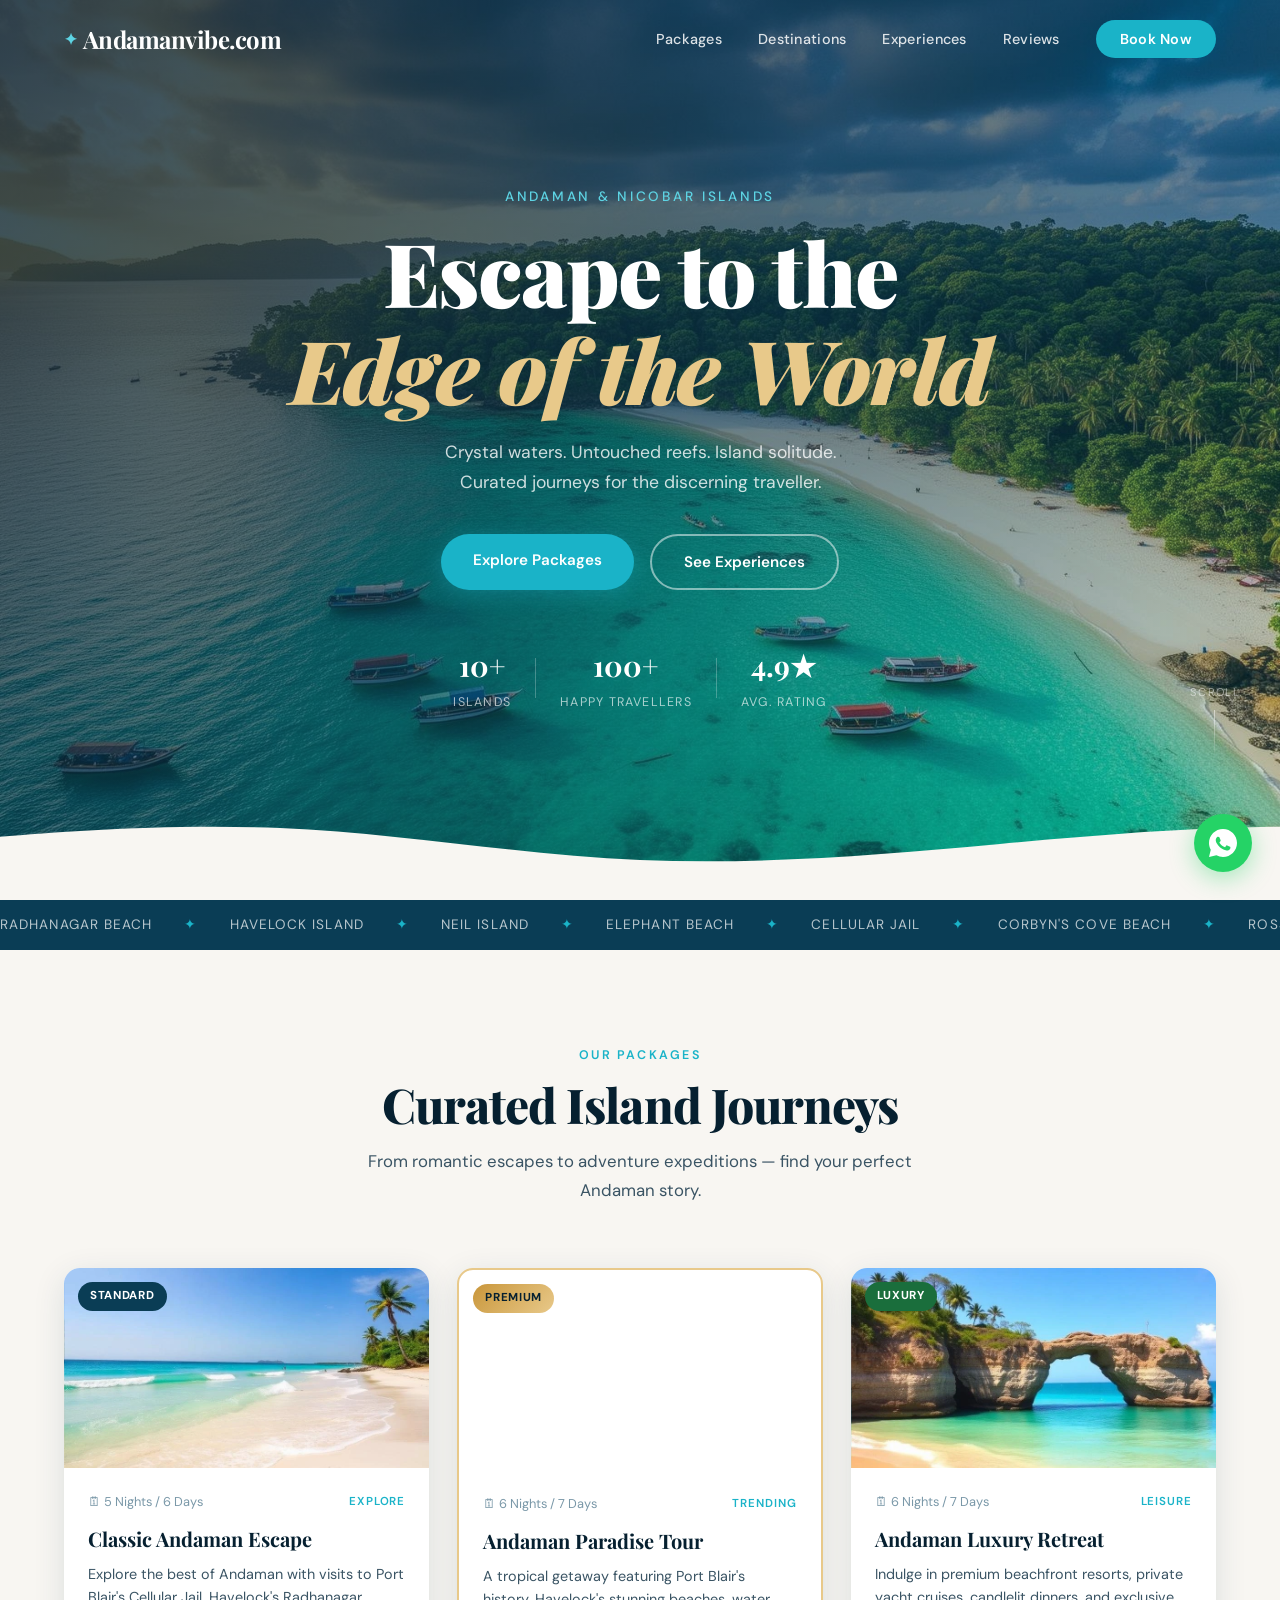
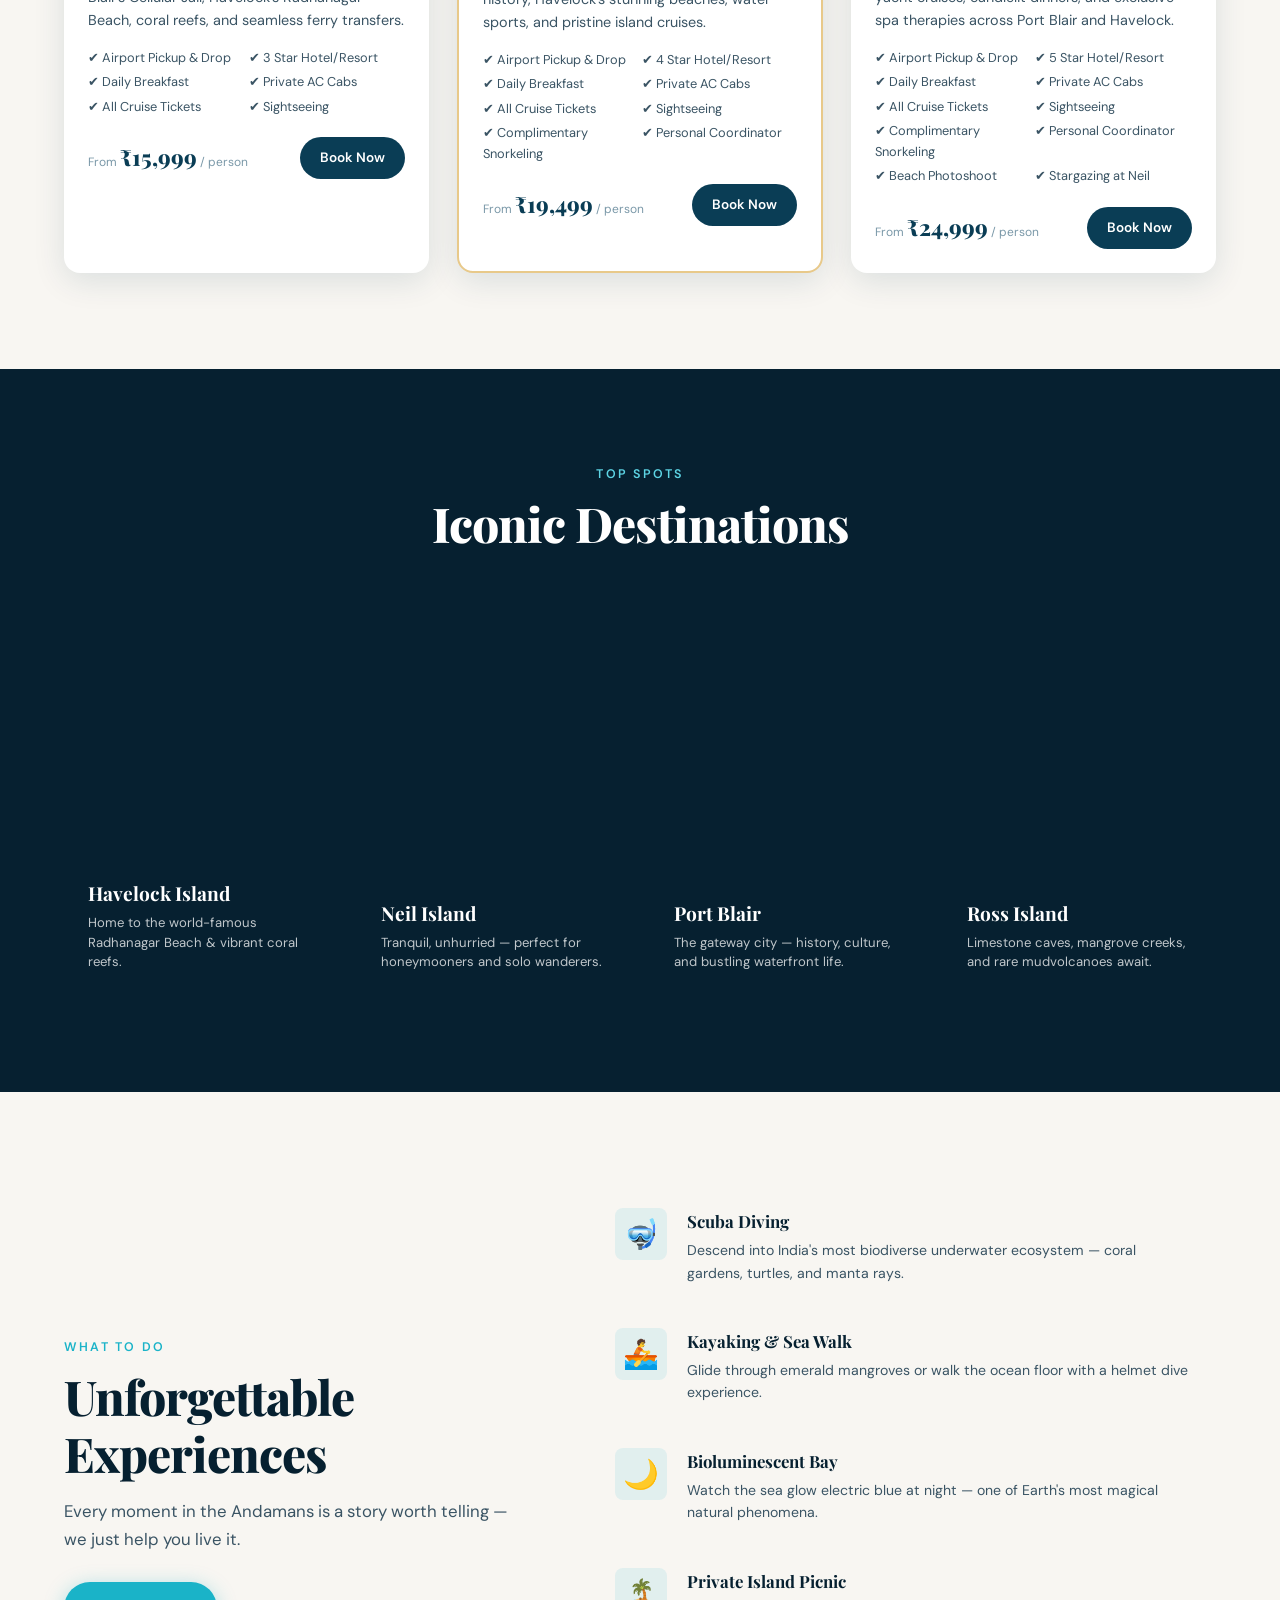
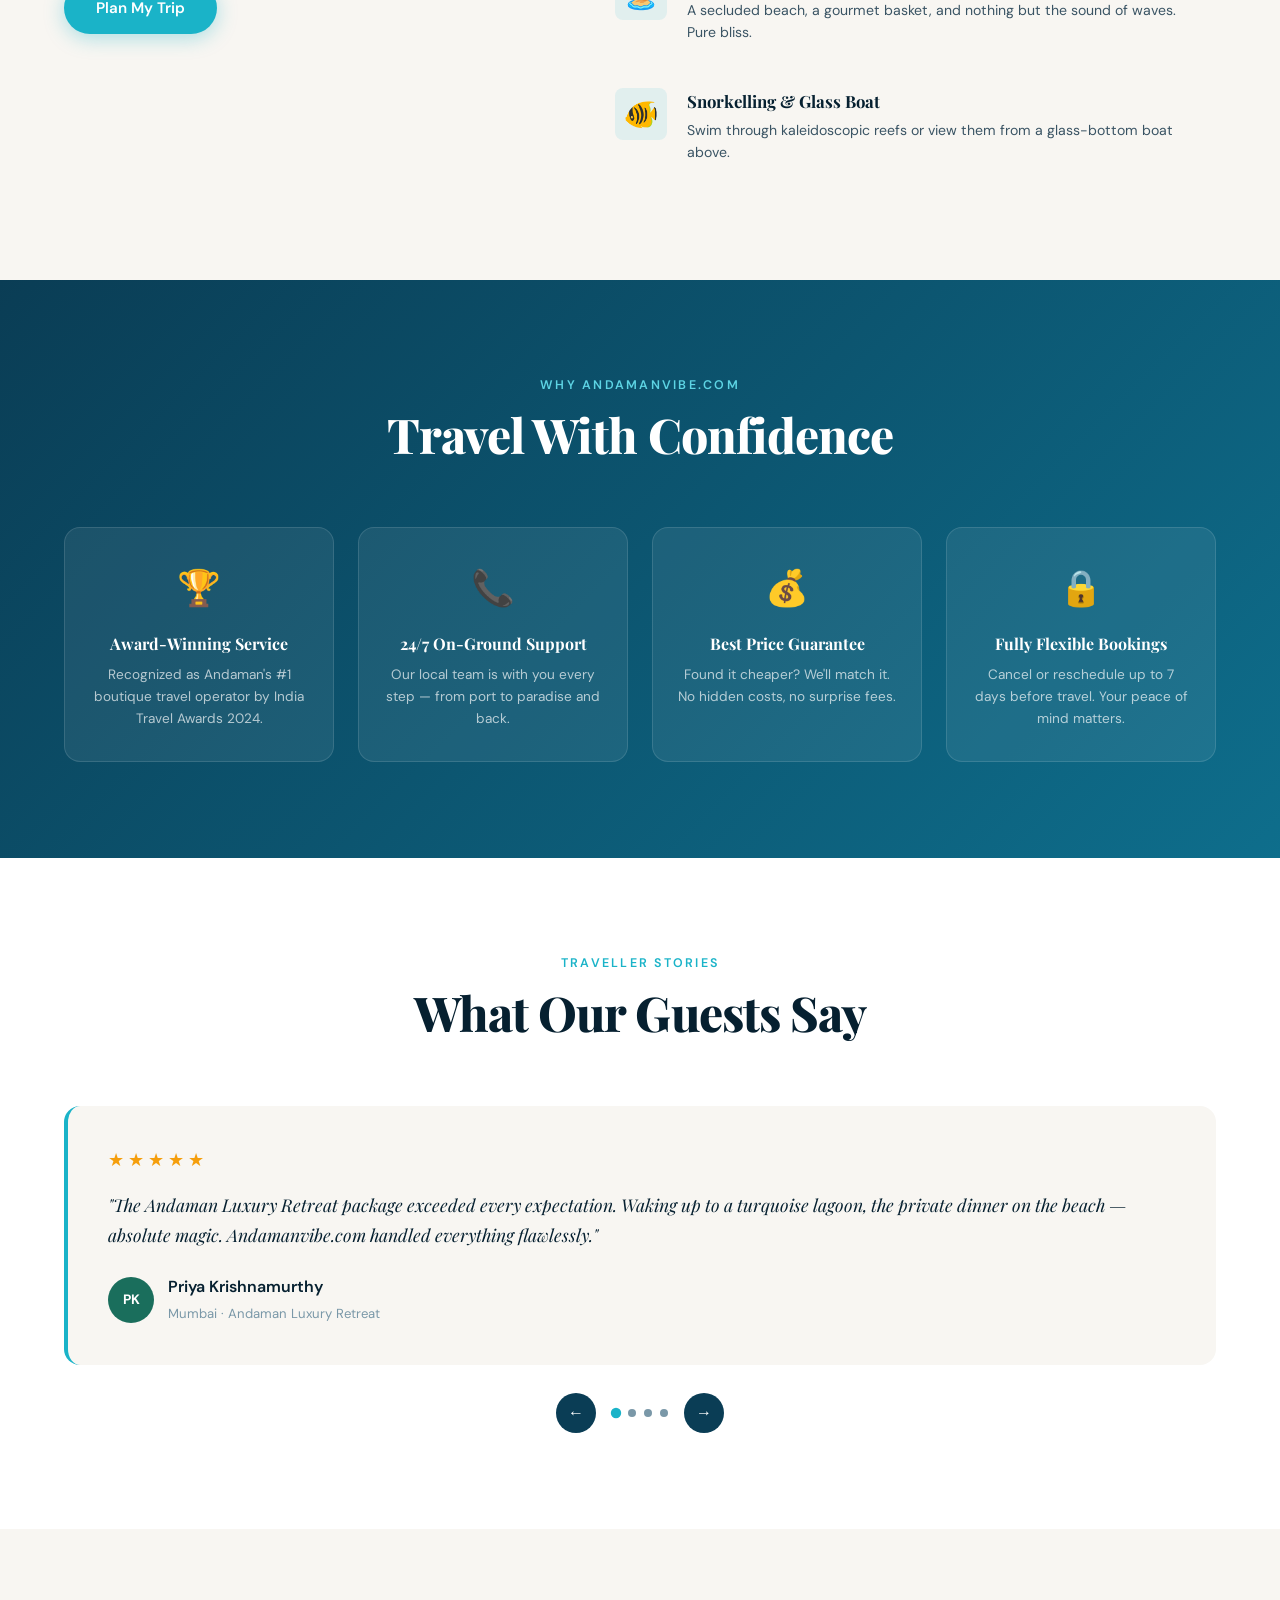
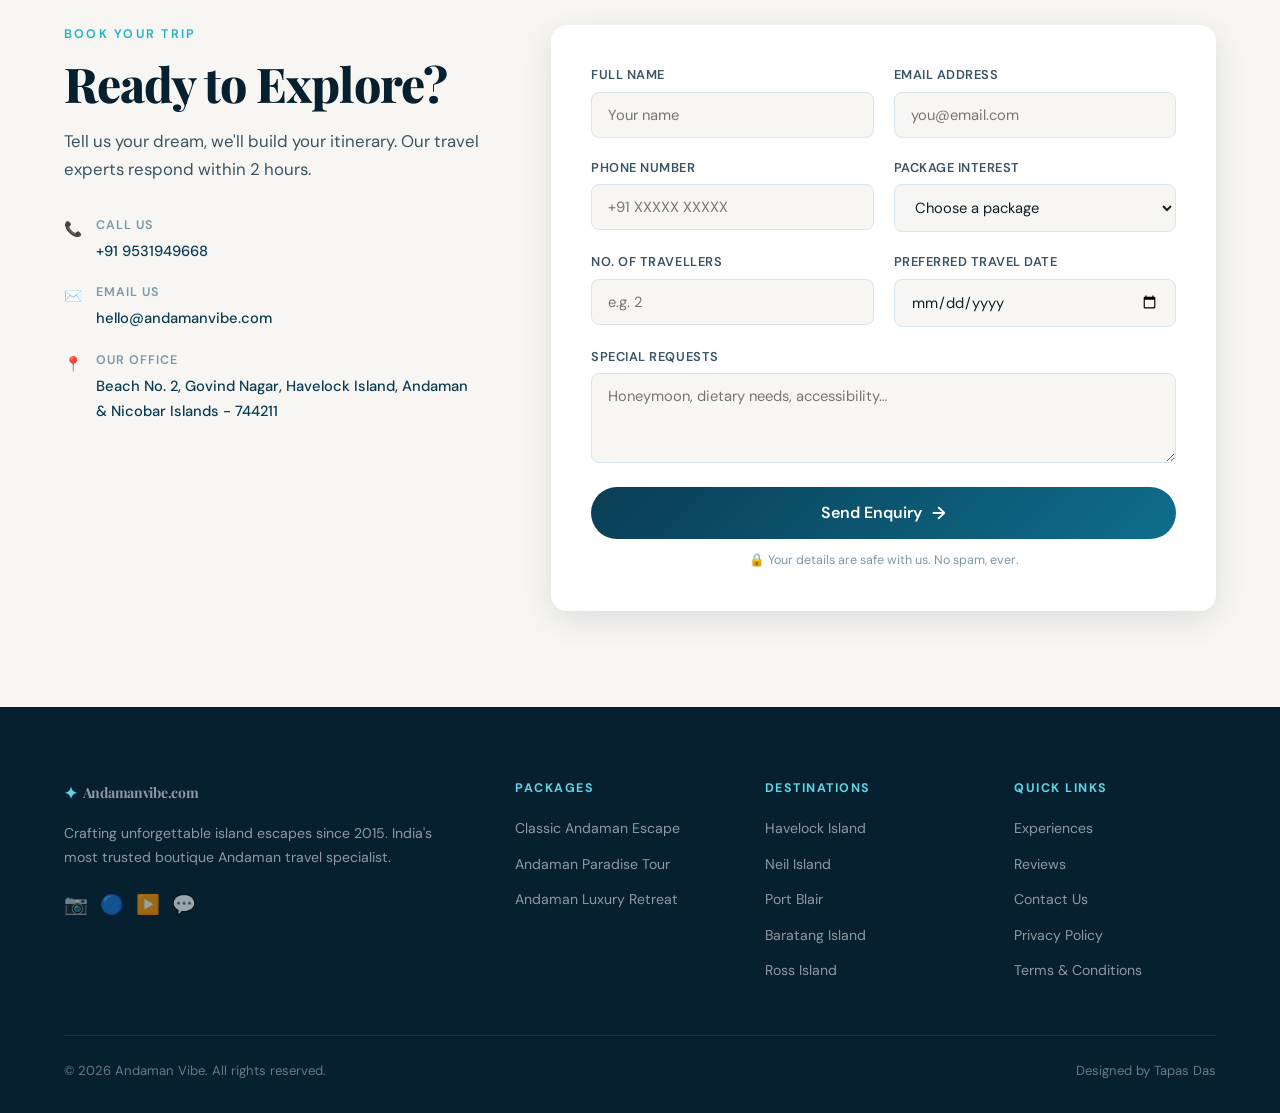
==== commit a877edf8: "Update index.html" ====
--- a/index.html
+++ b/index.html
@@ -269,7 +269,7 @@
           </div>
           <div class="dest-card" style="background-image:url('https://images.unsplash.com/photo-1591825729269-caeb344f6df2?w=600&q=80')">
             <div class="dest-info">
-              <h3>Baratang Island</h3>
+              <h3>Ross Island</h3>
               <p>Limestone caves, mangrove creeks, and rare mudvolcanoes await.</p>
             </div>
           </div>
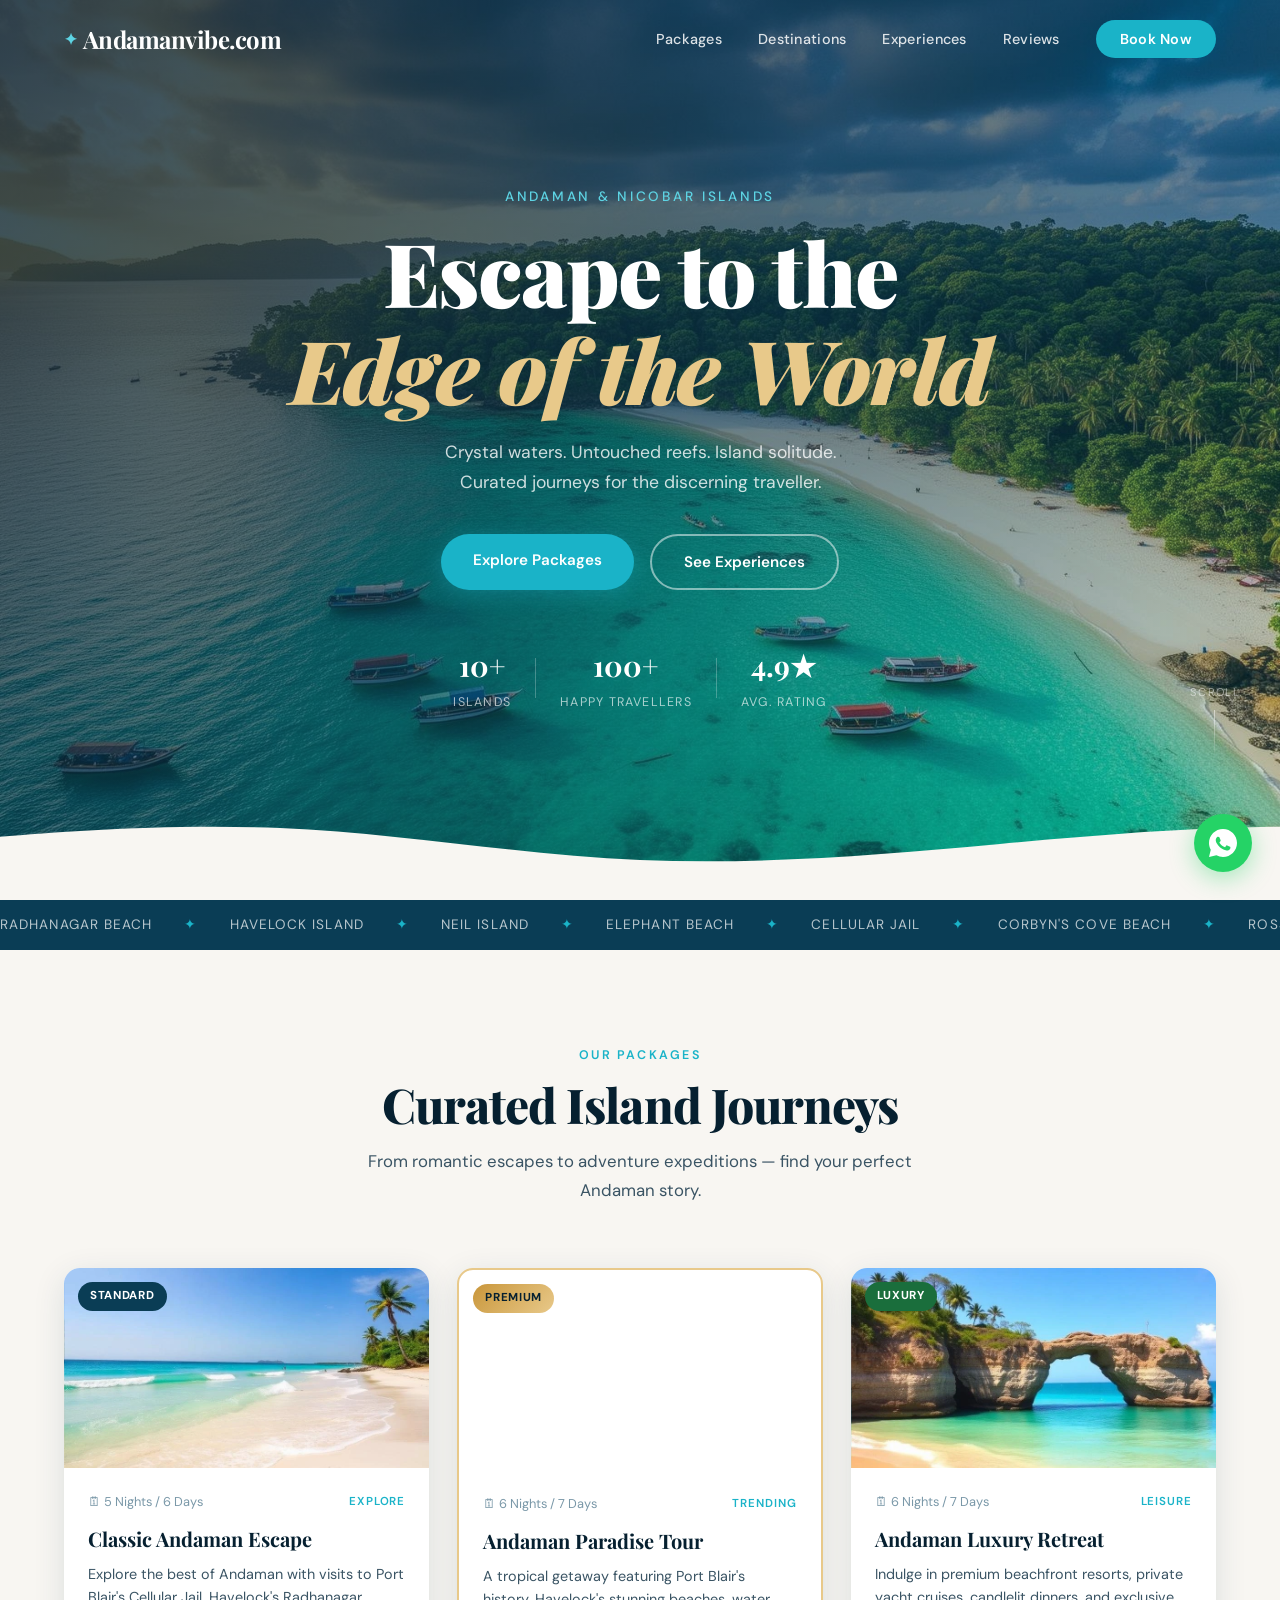
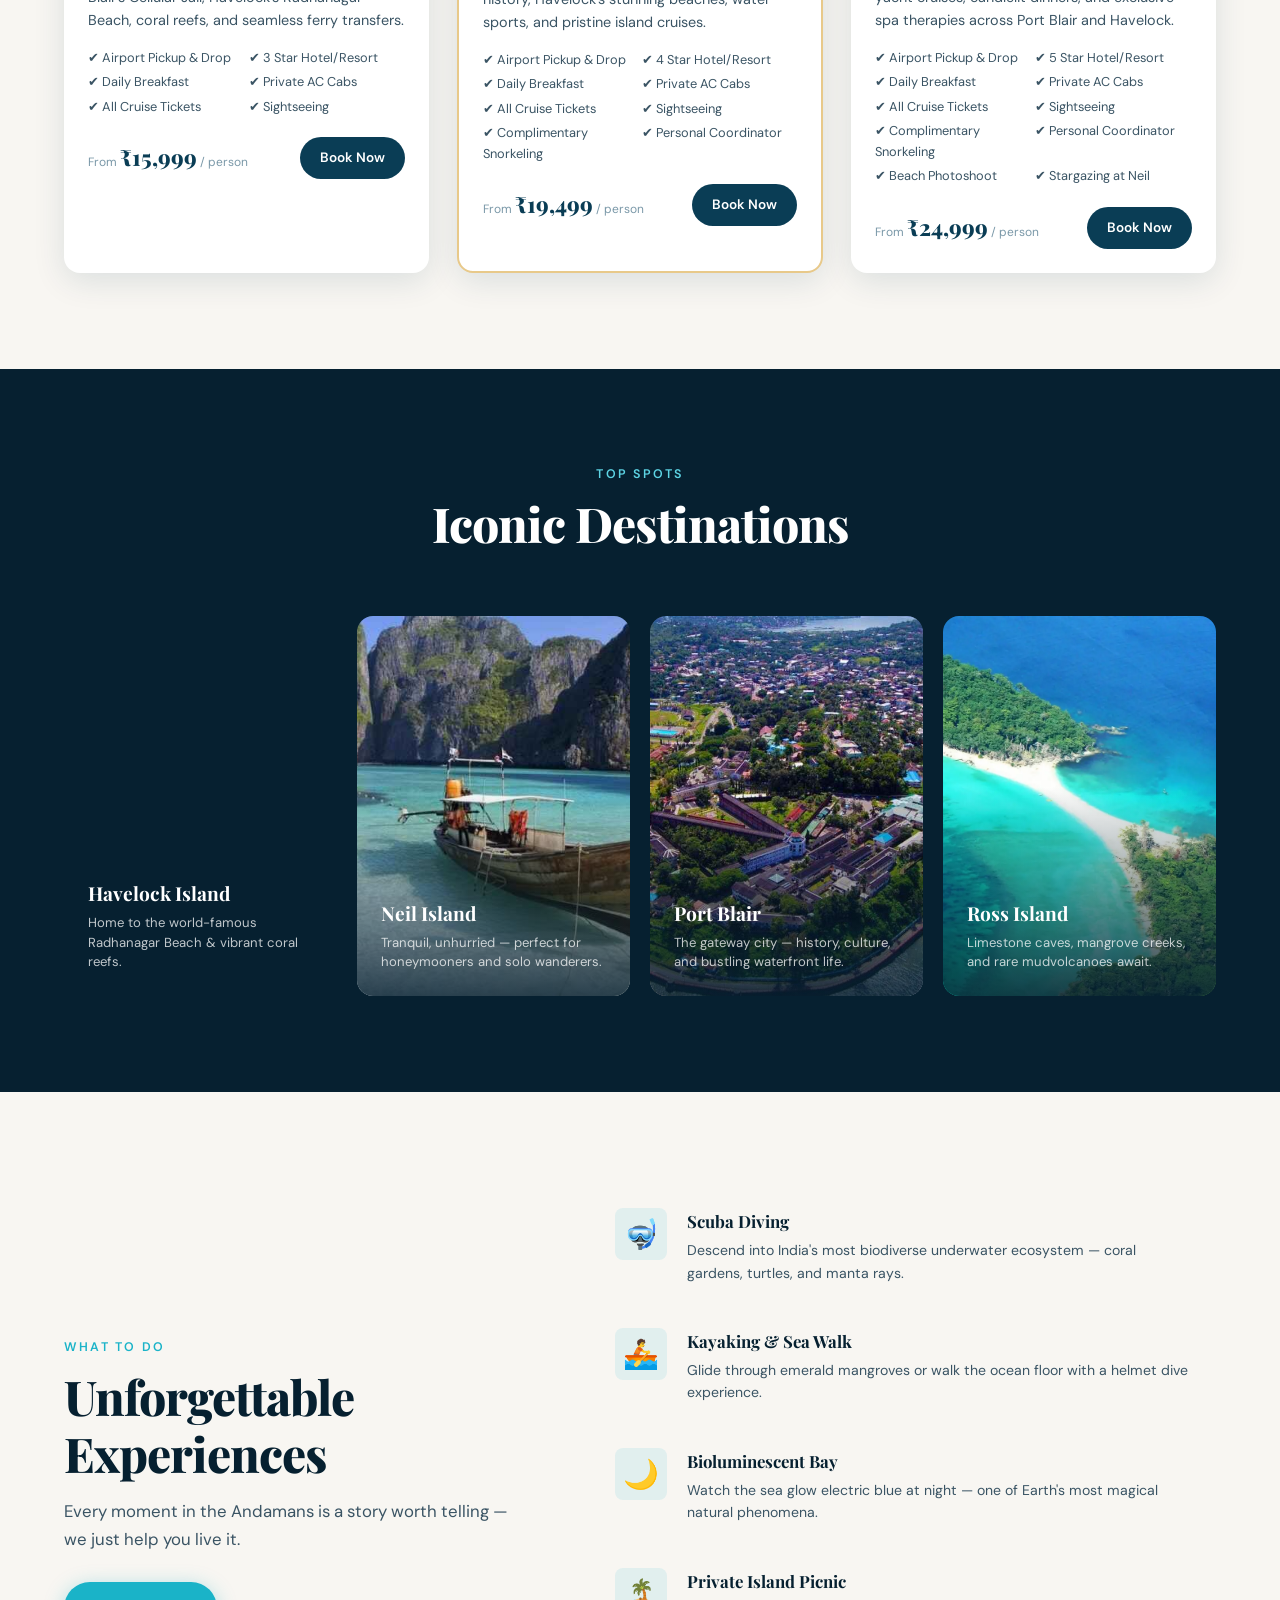
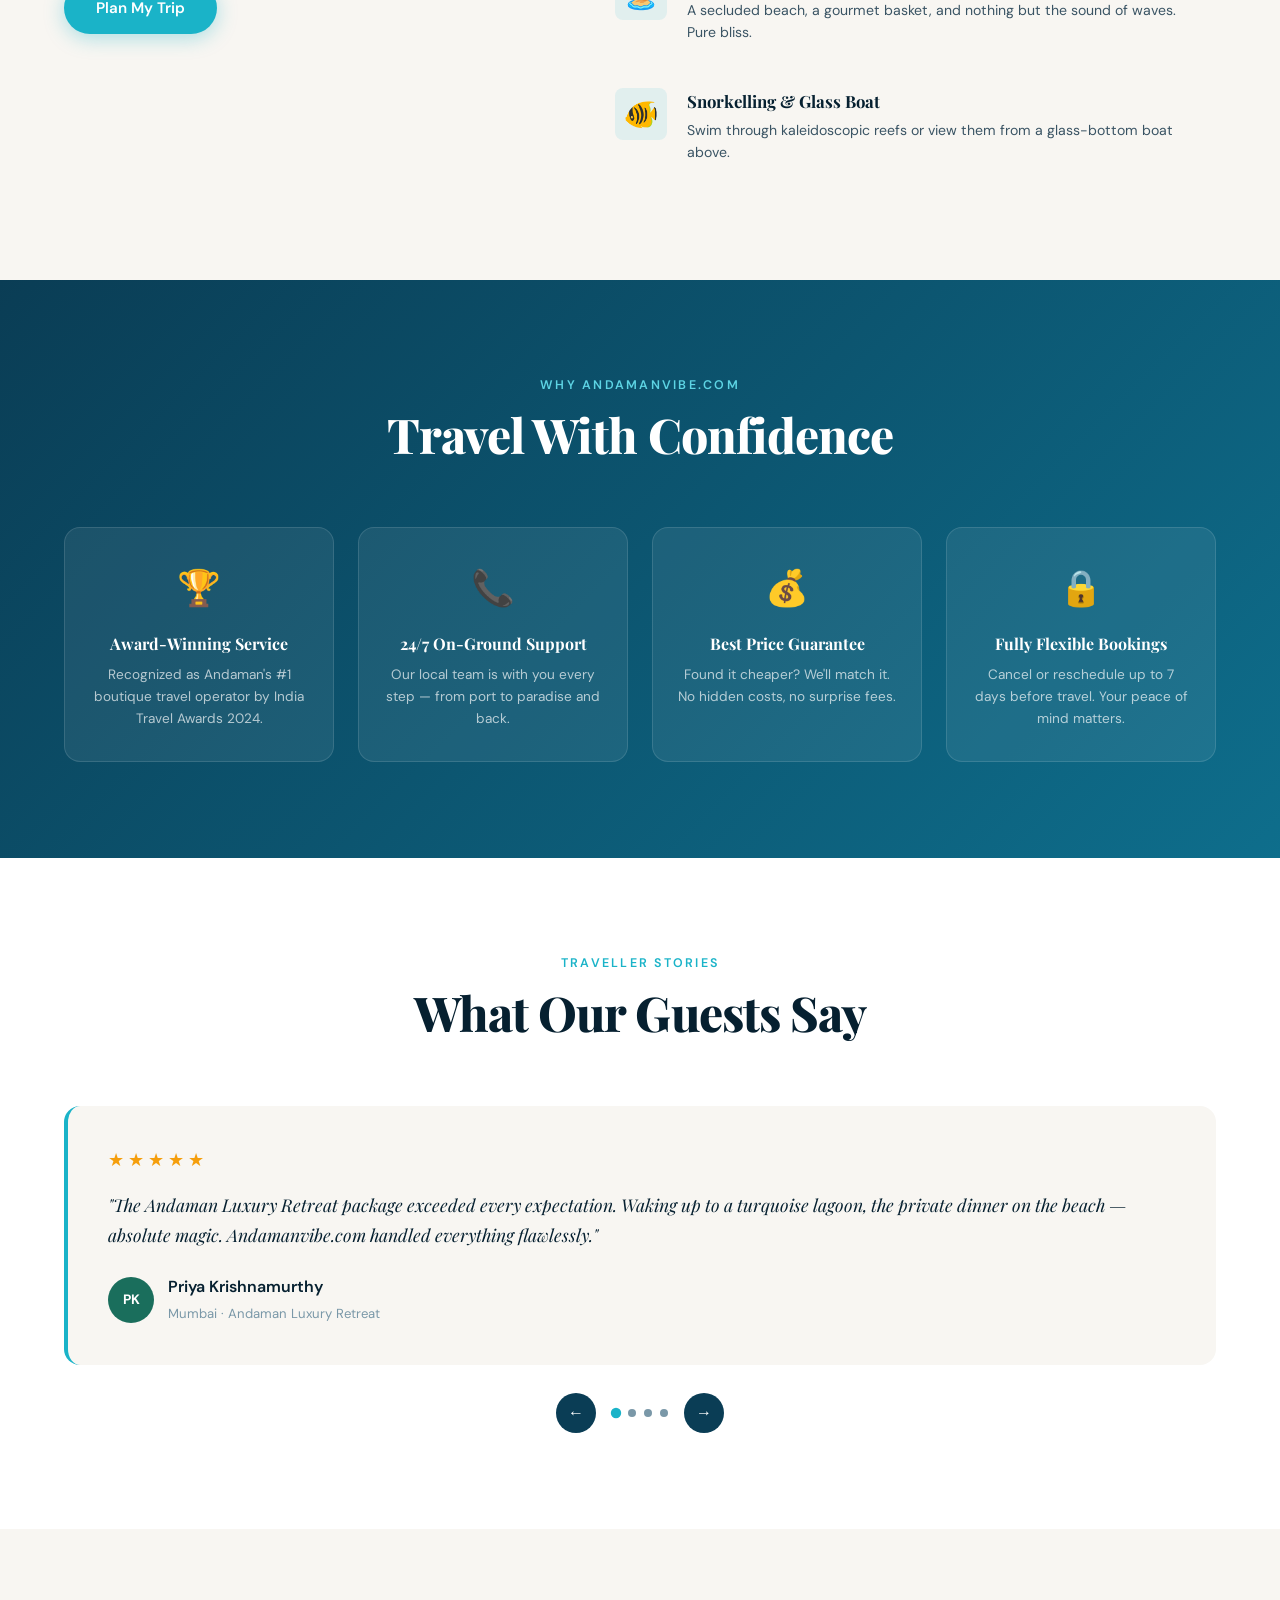
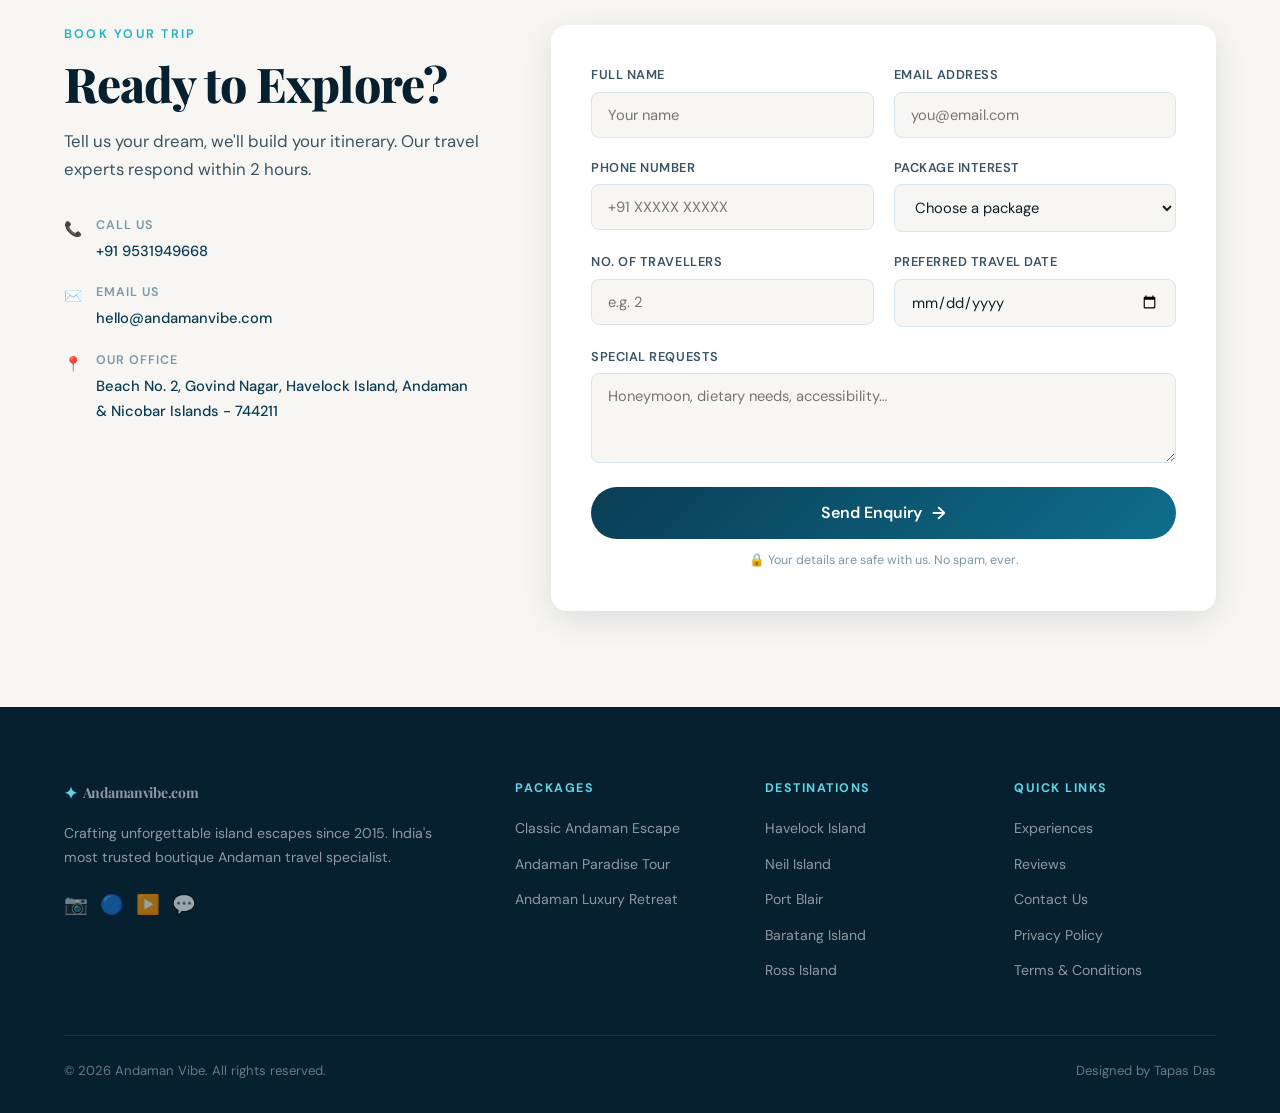
==== commit 516a45cb: "Update index.html" ====
--- a/index.html
+++ b/index.html
@@ -255,19 +255,19 @@
               <p>Home to the world-famous Radhanagar Beach &amp; vibrant coral reefs.</p>
             </div>
           </div>
-          <div class="dest-card" style="background-image:url('https://images.unsplash.com/photo-1583417319070-4a69db38a482?w=600&q=80')">
+          <div class="dest-card" style="background-image:url('/images/neil-island-andaman.jpg?w=600&q=80')">
             <div class="dest-info">
               <h3>Neil Island</h3>
               <p>Tranquil, unhurried — perfect for honeymooners and solo wanderers.</p>
             </div>
           </div>
-          <div class="dest-card" style="background-image:url('https://images.unsplash.com/photo-1559494007-9f5847c49d94?w=600&q=80')">
+          <div class="dest-card" style="background-image:url('/images/port-blair.jpeg?w=600&q=80')">
             <div class="dest-info">
               <h3>Port Blair</h3>
               <p>The gateway city — history, culture, and bustling waterfront life.</p>
             </div>
           </div>
-          <div class="dest-card" style="background-image:url('https://images.unsplash.com/photo-1591825729269-caeb344f6df2?w=600&q=80')">
+          <div class="dest-card" style="background-image:url('/images/rosssmithislands.webp?w=600&q=80')">
             <div class="dest-info">
               <h3>Ross Island</h3>
               <p>Limestone caves, mangrove creeks, and rare mudvolcanoes await.</p>
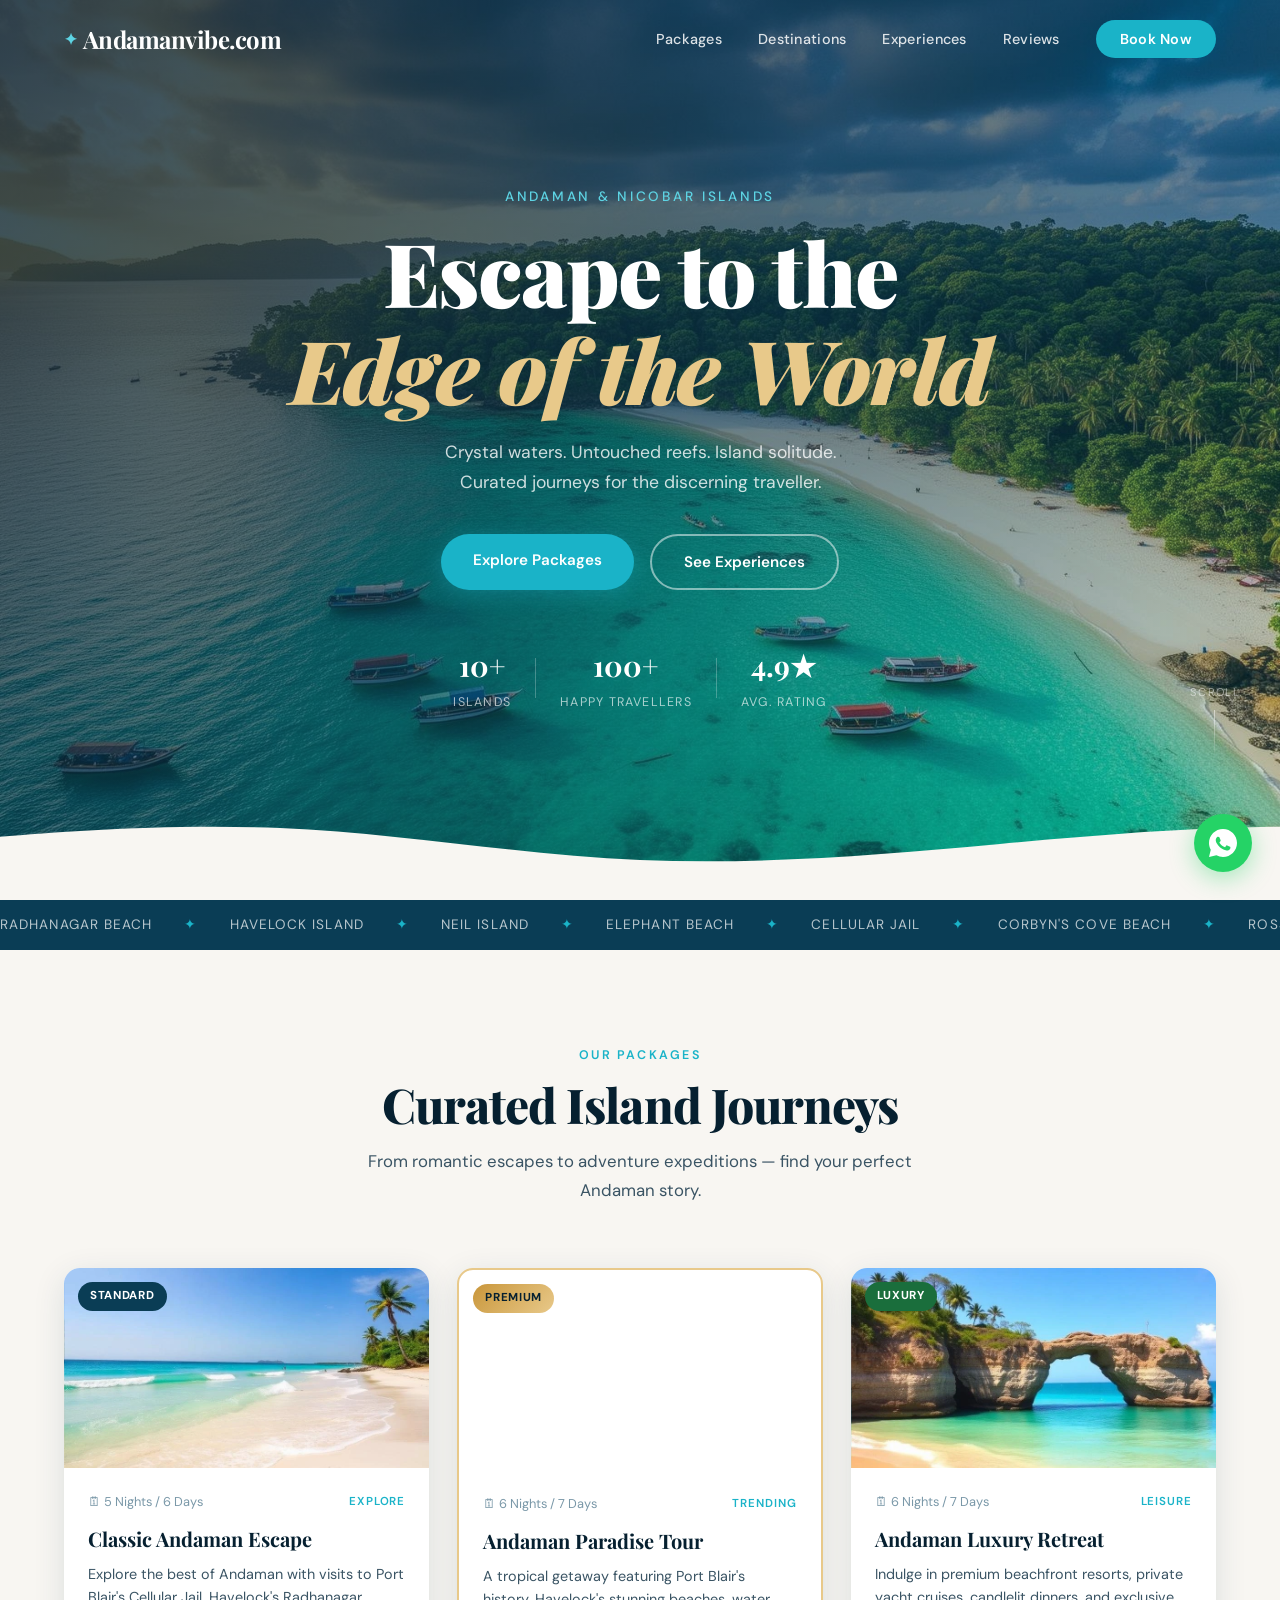
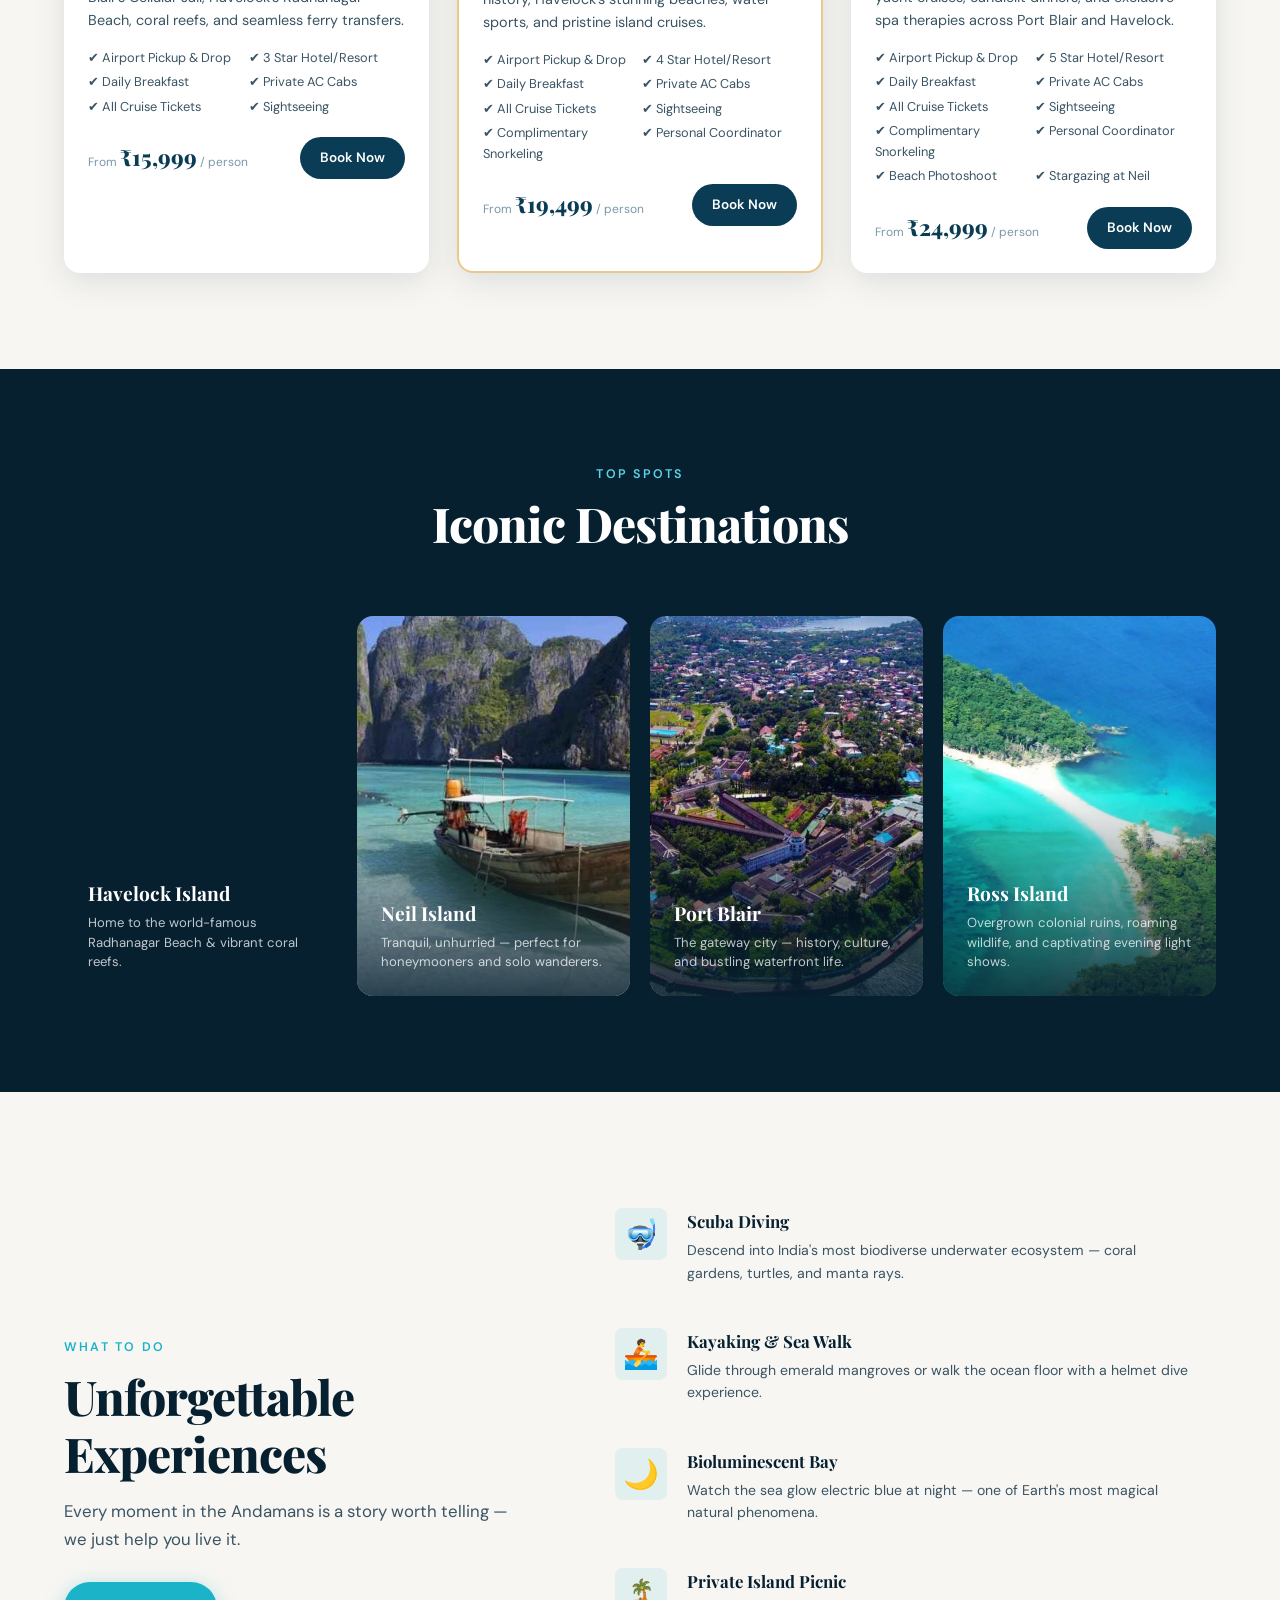
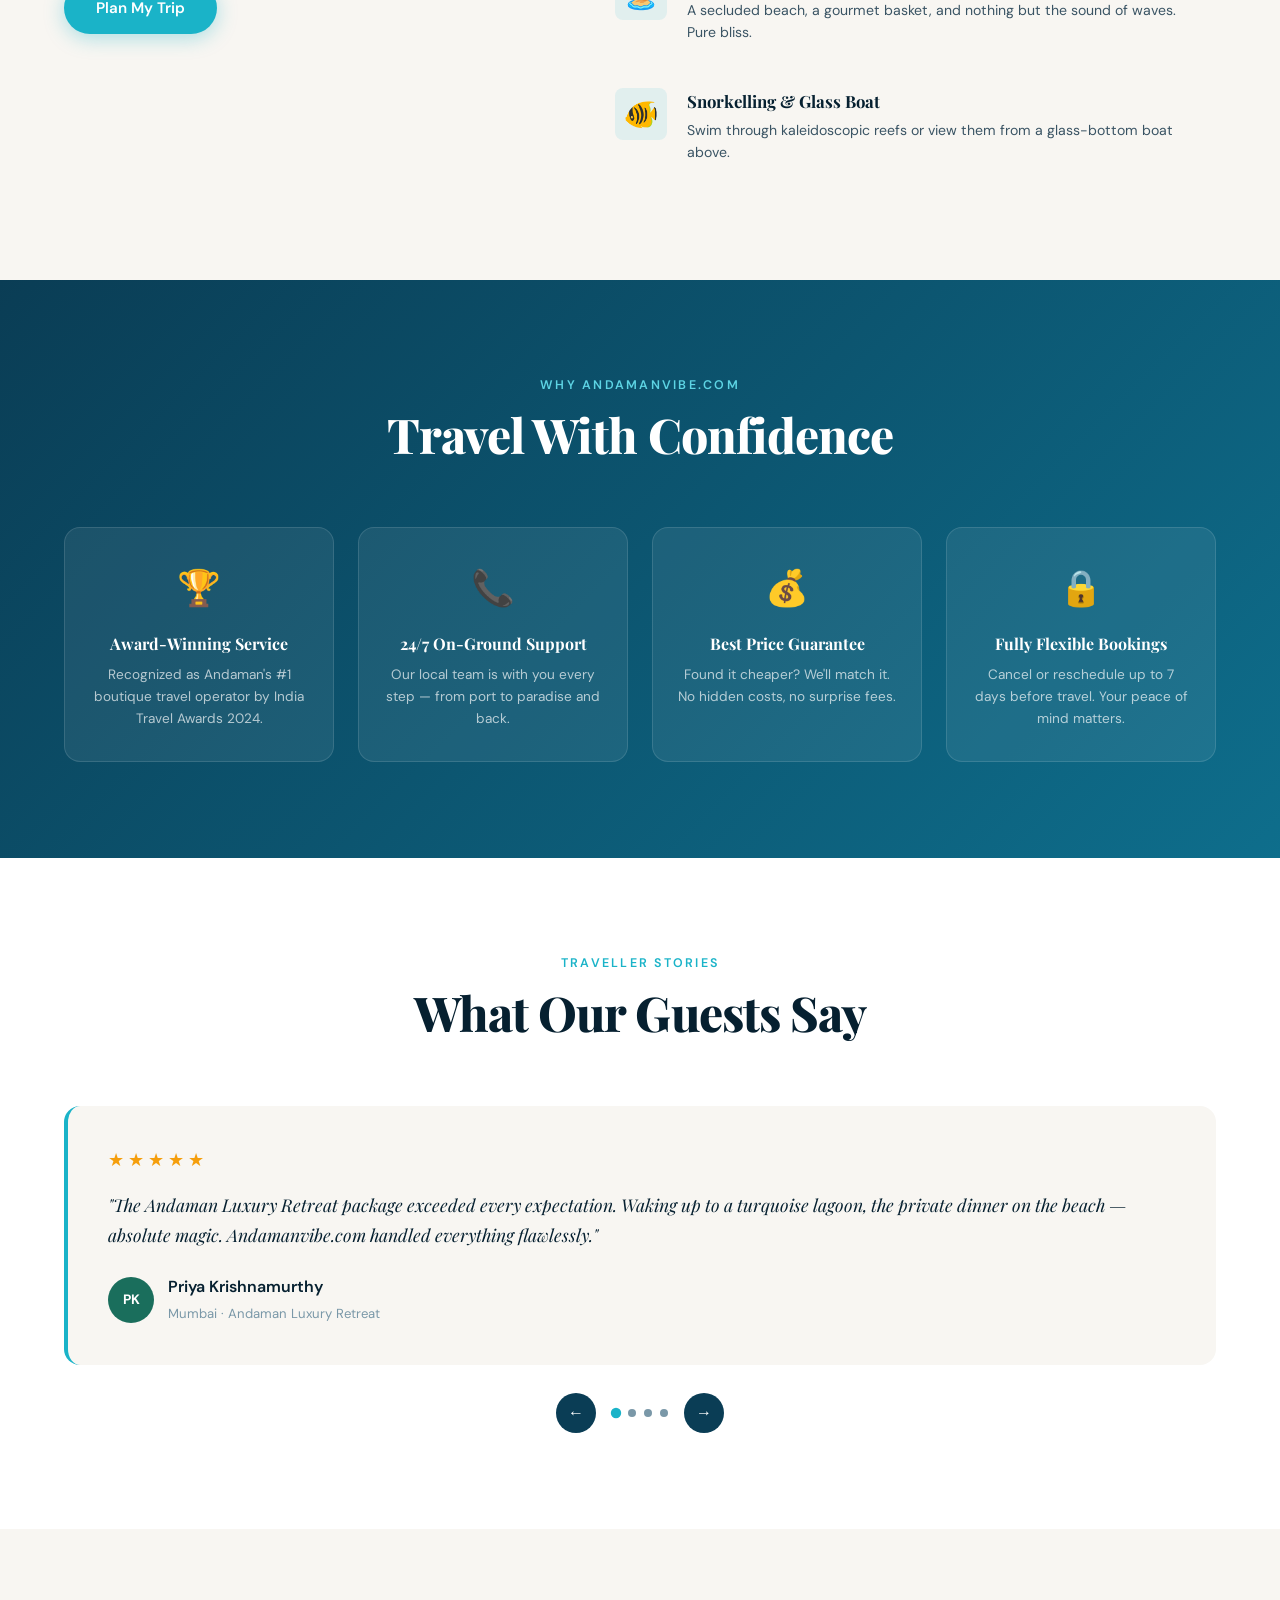
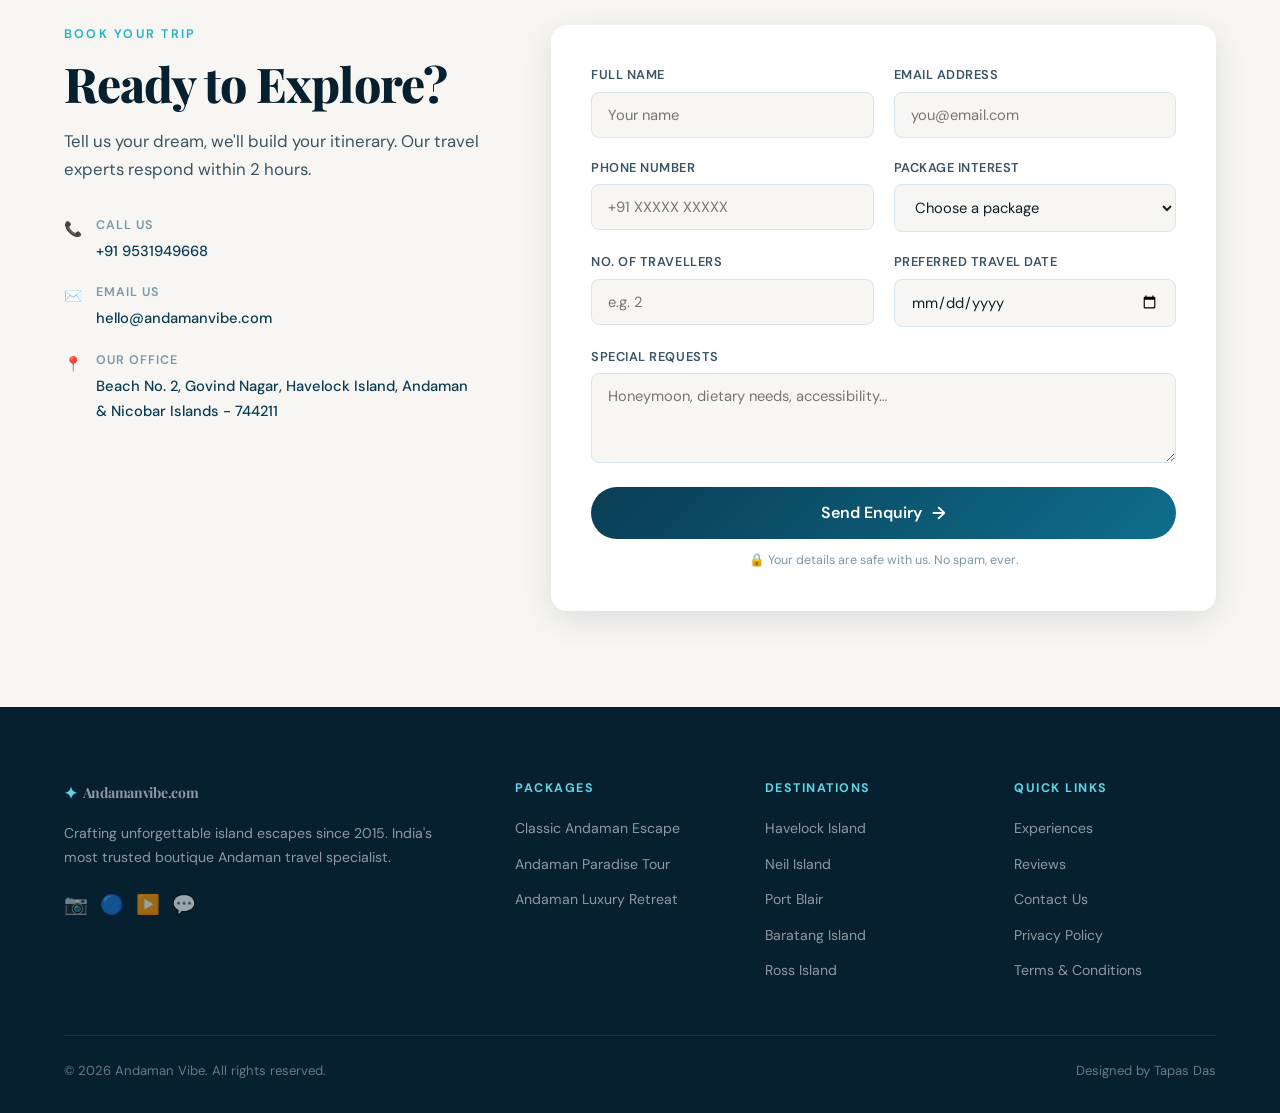
==== commit e5238400: "Update description for Ross Island" ====
--- a/index.html
+++ b/index.html
@@ -270,7 +270,7 @@
           <div class="dest-card" style="background-image:url('/images/rosssmithislands.webp?w=600&q=80')">
             <div class="dest-info">
               <h3>Ross Island</h3>
-              <p>Limestone caves, mangrove creeks, and rare mudvolcanoes await.</p>
+              <p>Overgrown colonial ruins, roaming wildlife, and captivating evening light shows.</p>
             </div>
           </div>
         </div>
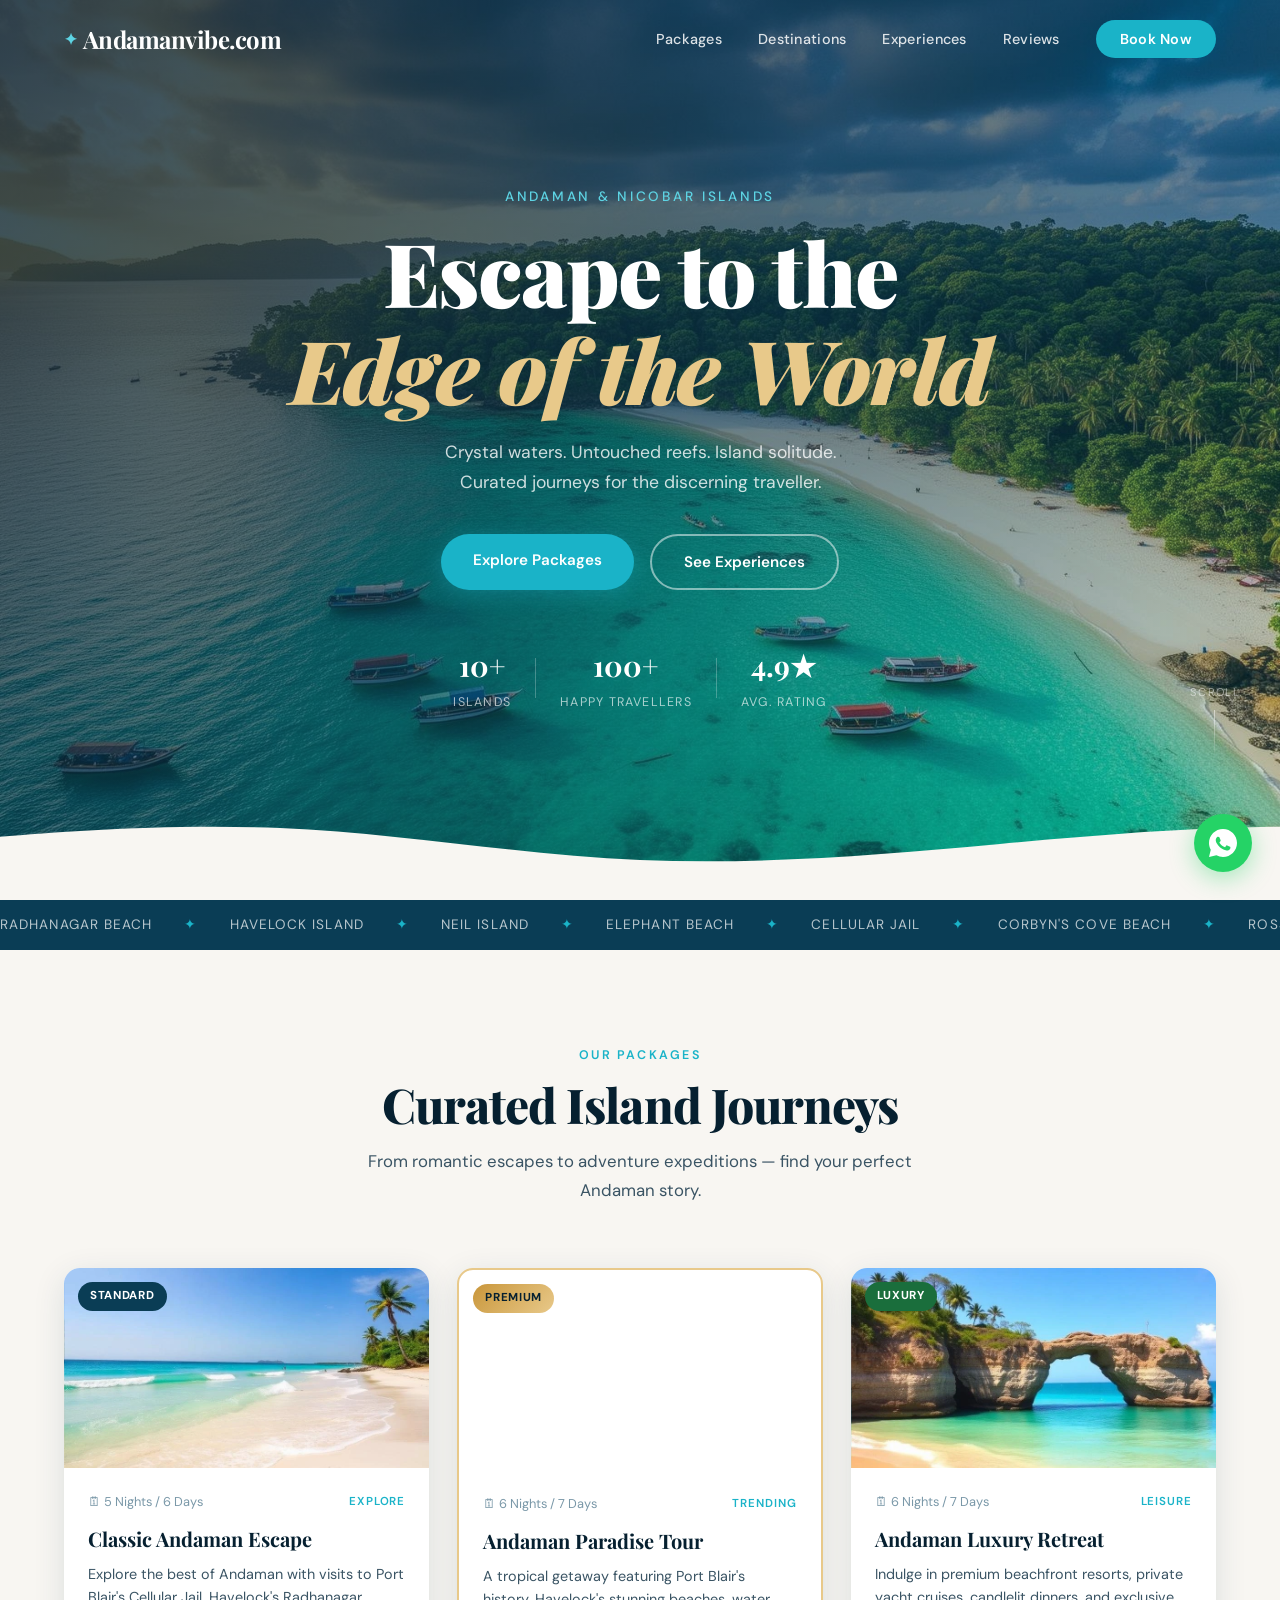
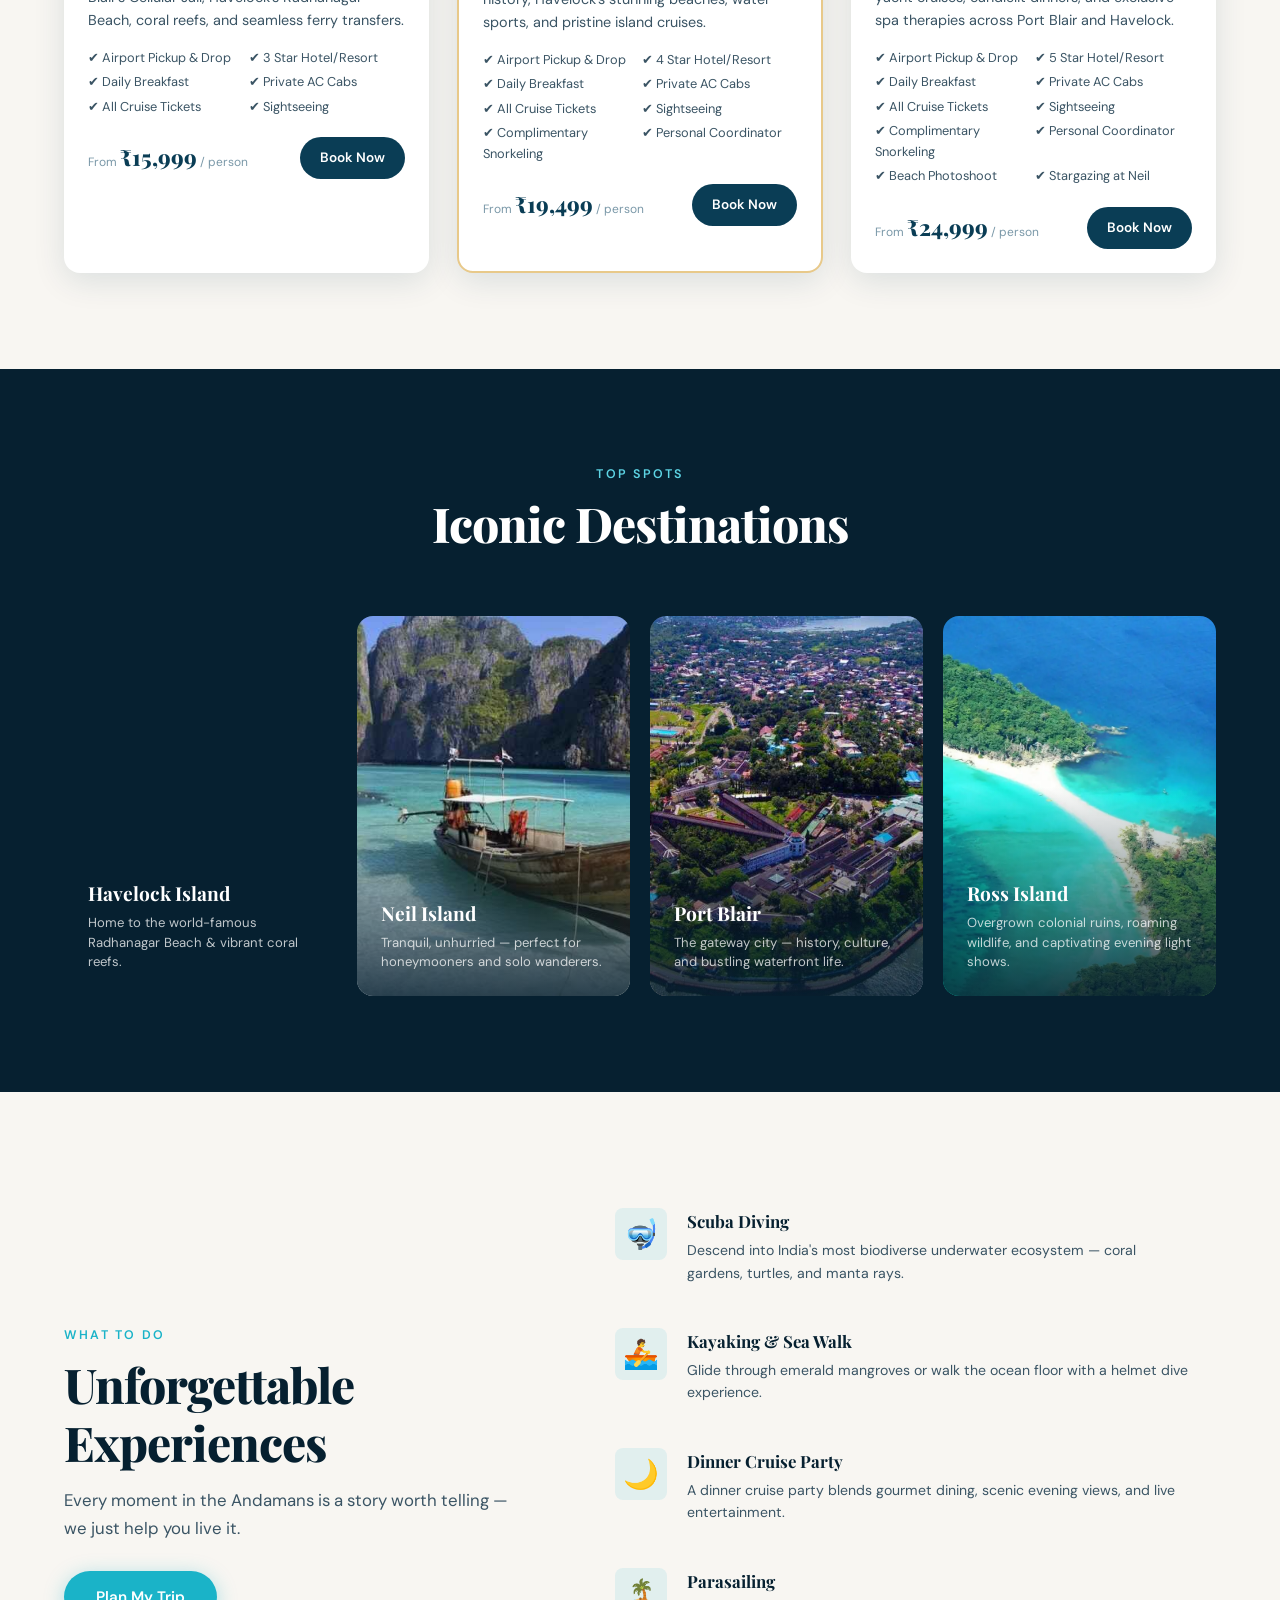
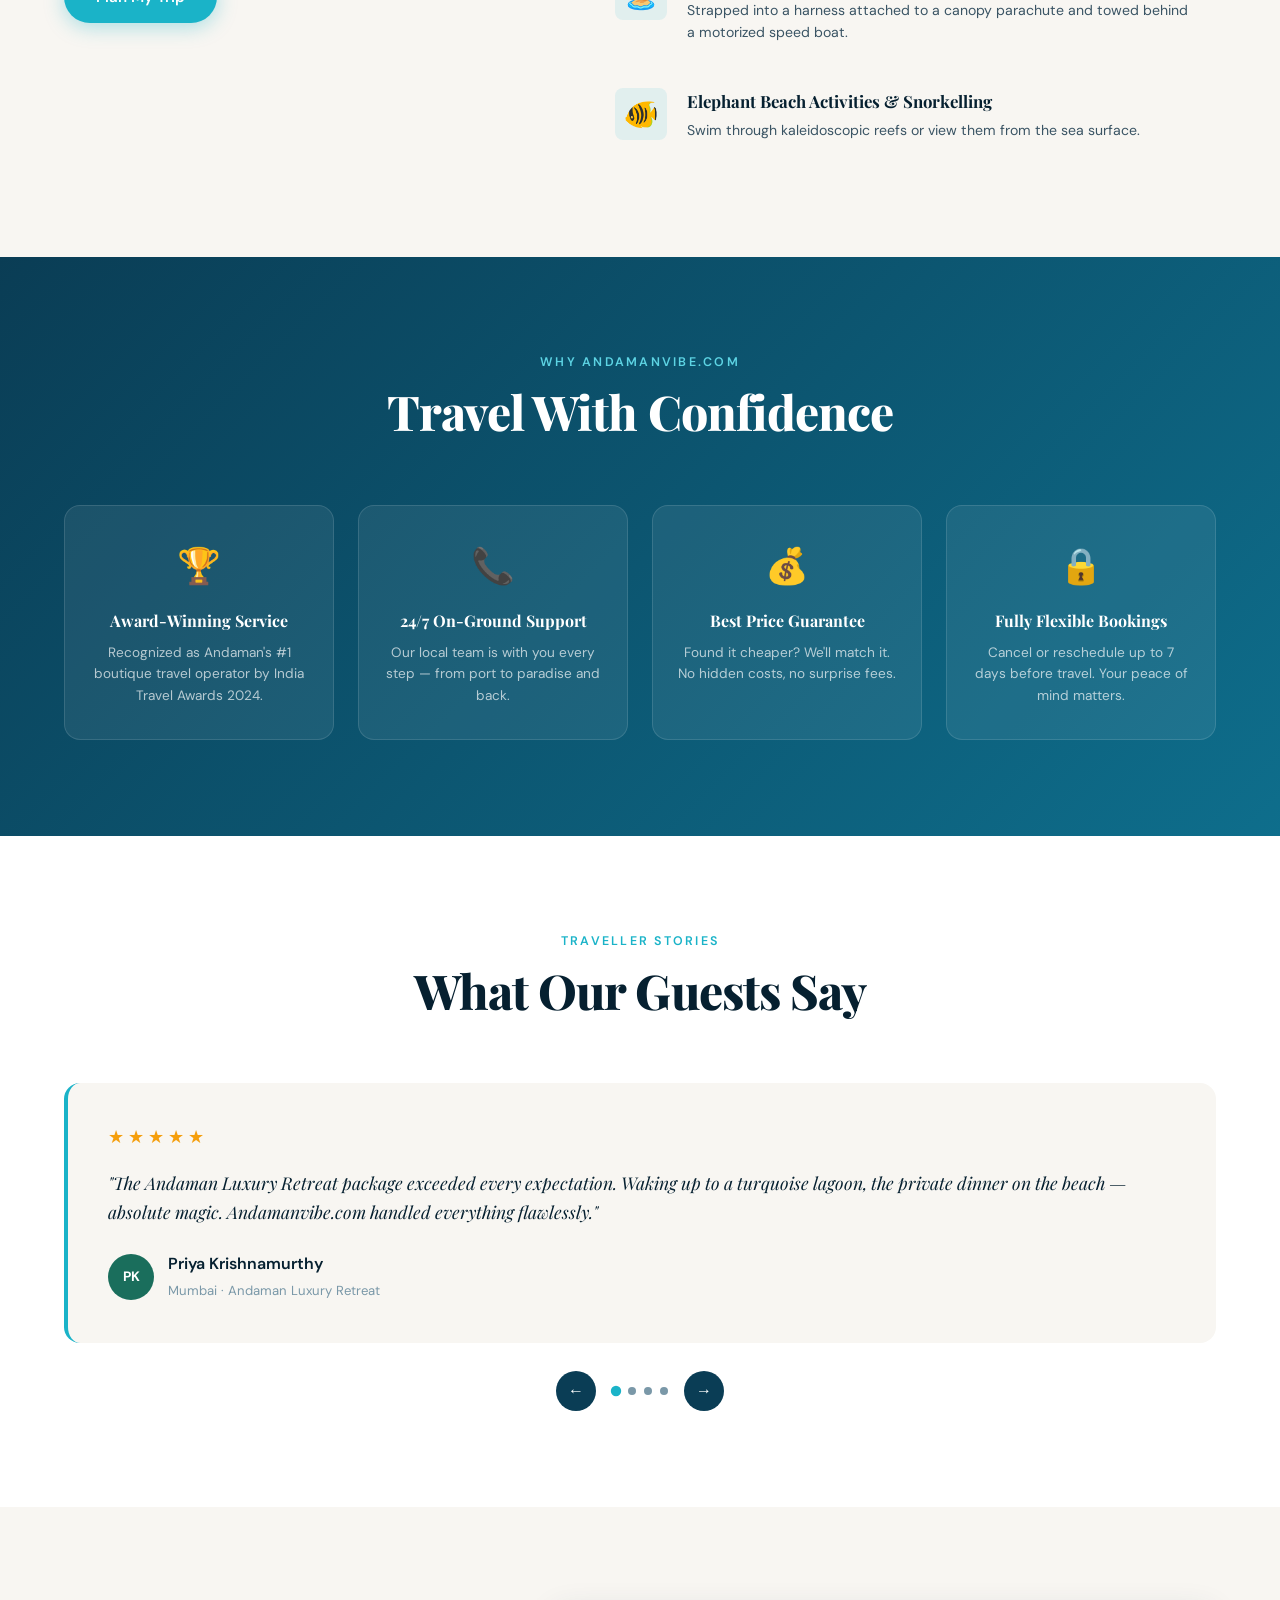
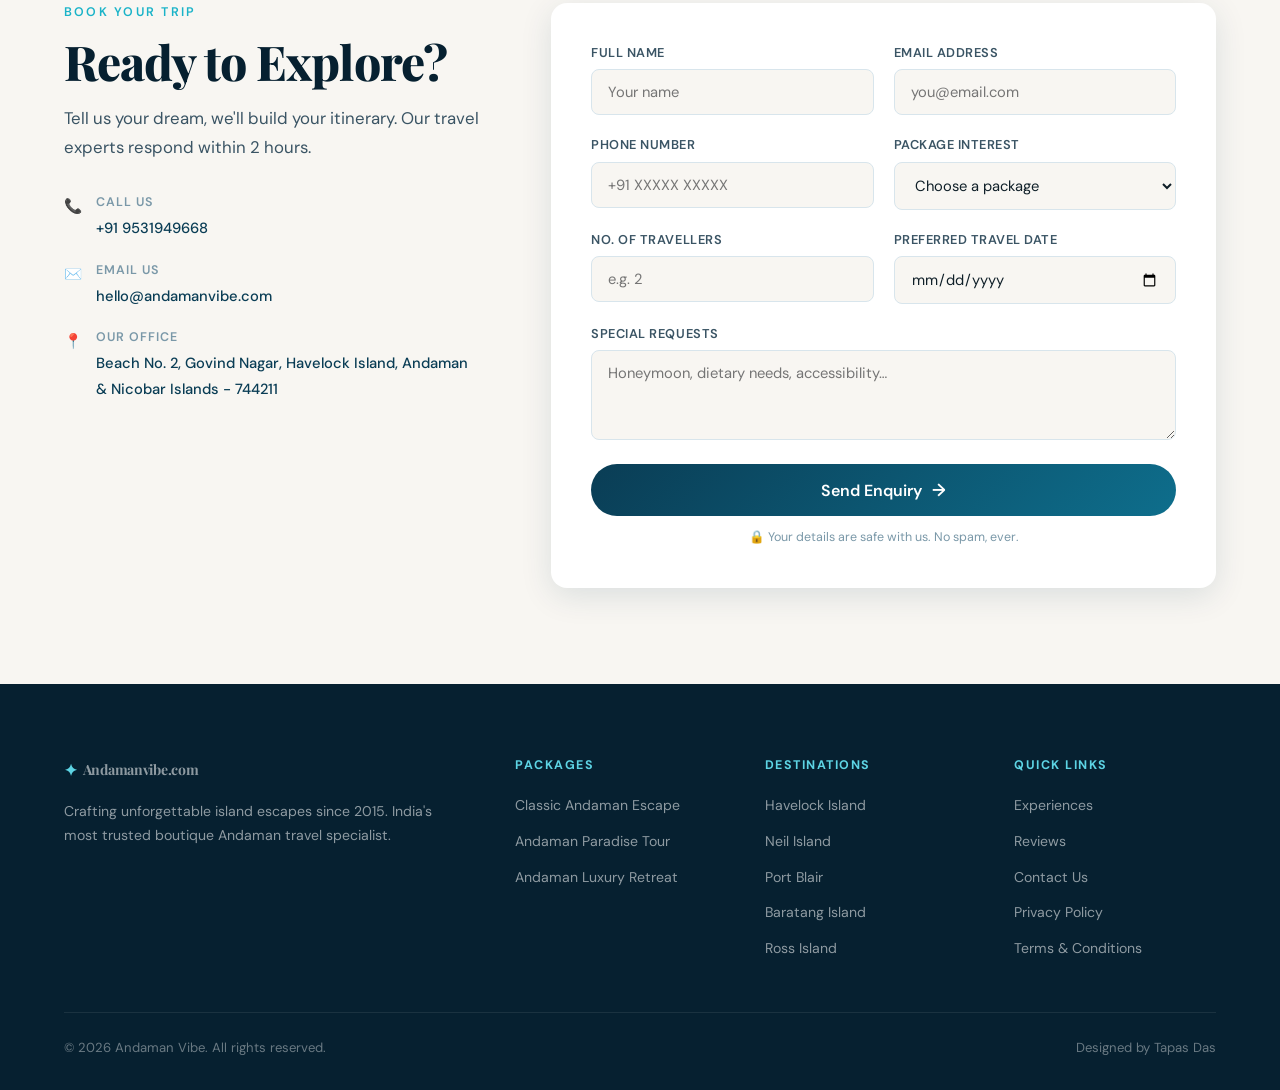
==== commit 3d833b86: "Update index.html" ====
--- a/index.html
+++ b/index.html
@@ -305,22 +305,22 @@
             <div class="exp-item" data-index="3">
               <div class="exp-icon">🌙</div>
               <div class="exp-text">
-                <h3>Bioluminescent Bay</h3>
-                <p>Watch the sea glow electric blue at night — one of Earth's most magical natural phenomena.</p>
+                <h3>Dinner Cruise Party</h3>
+                <p>A dinner cruise party blends gourmet dining, scenic evening views, and live entertainment.</p>
               </div>
             </div>
             <div class="exp-item" data-index="4">
               <div class="exp-icon">🏝️</div>
               <div class="exp-text">
-                <h3>Private Island Picnic</h3>
-                <p>A secluded beach, a gourmet basket, and nothing but the sound of waves. Pure bliss.</p>
+                <h3>Parasailing</h3>
+                <p>Strapped into a harness attached to a canopy parachute and towed behind a motorized speed boat.</p>
               </div>
             </div>
             <div class="exp-item" data-index="5">
               <div class="exp-icon">🐠</div>
               <div class="exp-text">
-                <h3>Snorkelling & Glass Boat</h3>
-                <p>Swim through kaleidoscopic reefs or view them from a glass-bottom boat above.</p>
+                <h3>Elephant Beach Activities & Snorkelling</h3>
+                <p>Swim through kaleidoscopic reefs or view them from the sea surface.</p>
               </div>
             </div>
           </div>
@@ -527,12 +527,6 @@
         <div class="footer-brand">
           <p class="logo"><span class="logo-icon">✦</span> Andamanvibe.com</p>
           <p>Crafting unforgettable island escapes since 2015. India's most trusted boutique Andaman travel specialist.</p>
-          <div class="social-links">
-            <a href="#" aria-label="Instagram">📷</a>
-            <a href="#" aria-label="Facebook">🔵</a>
-            <a href="#" aria-label="YouTube">▶️</a>
-            <a href="#" aria-label="WhatsApp">💬</a>
-          </div>
         </div>
         <div class="footer-col">
           <h4>Packages</h4>
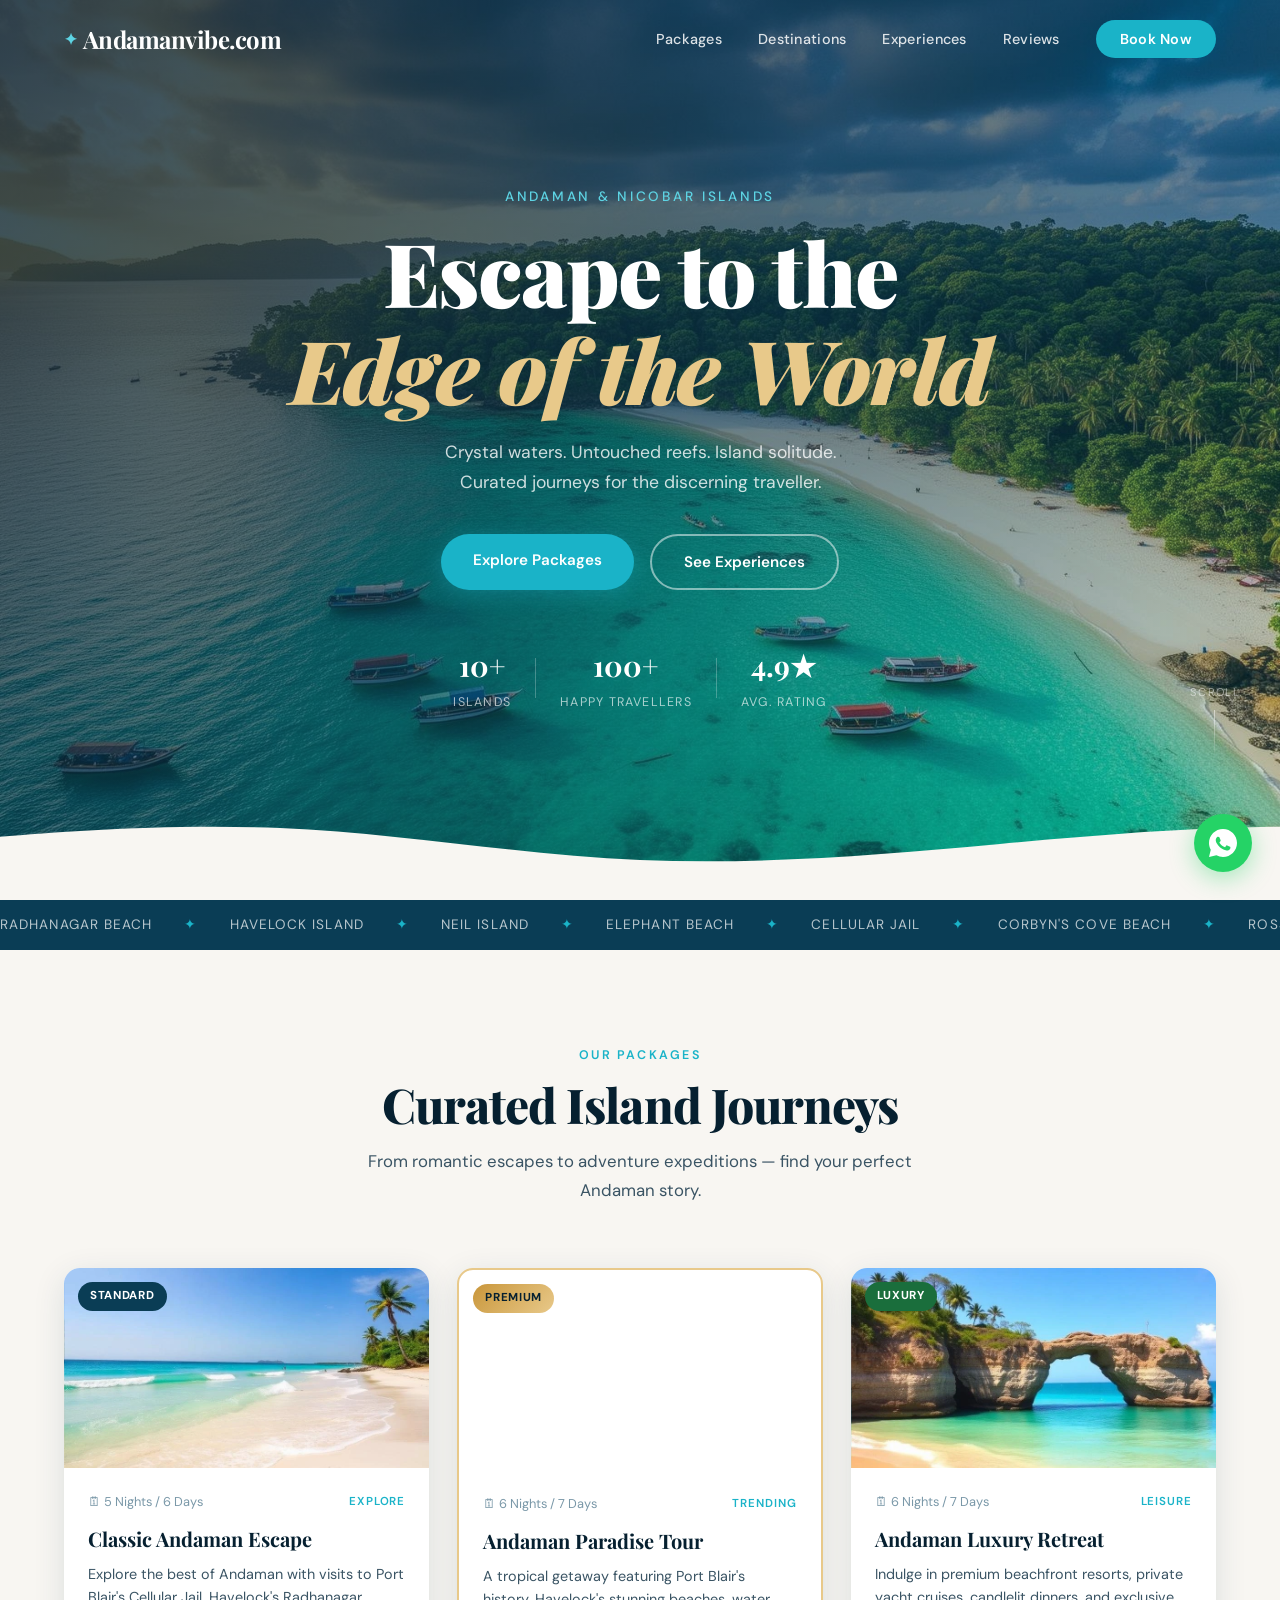
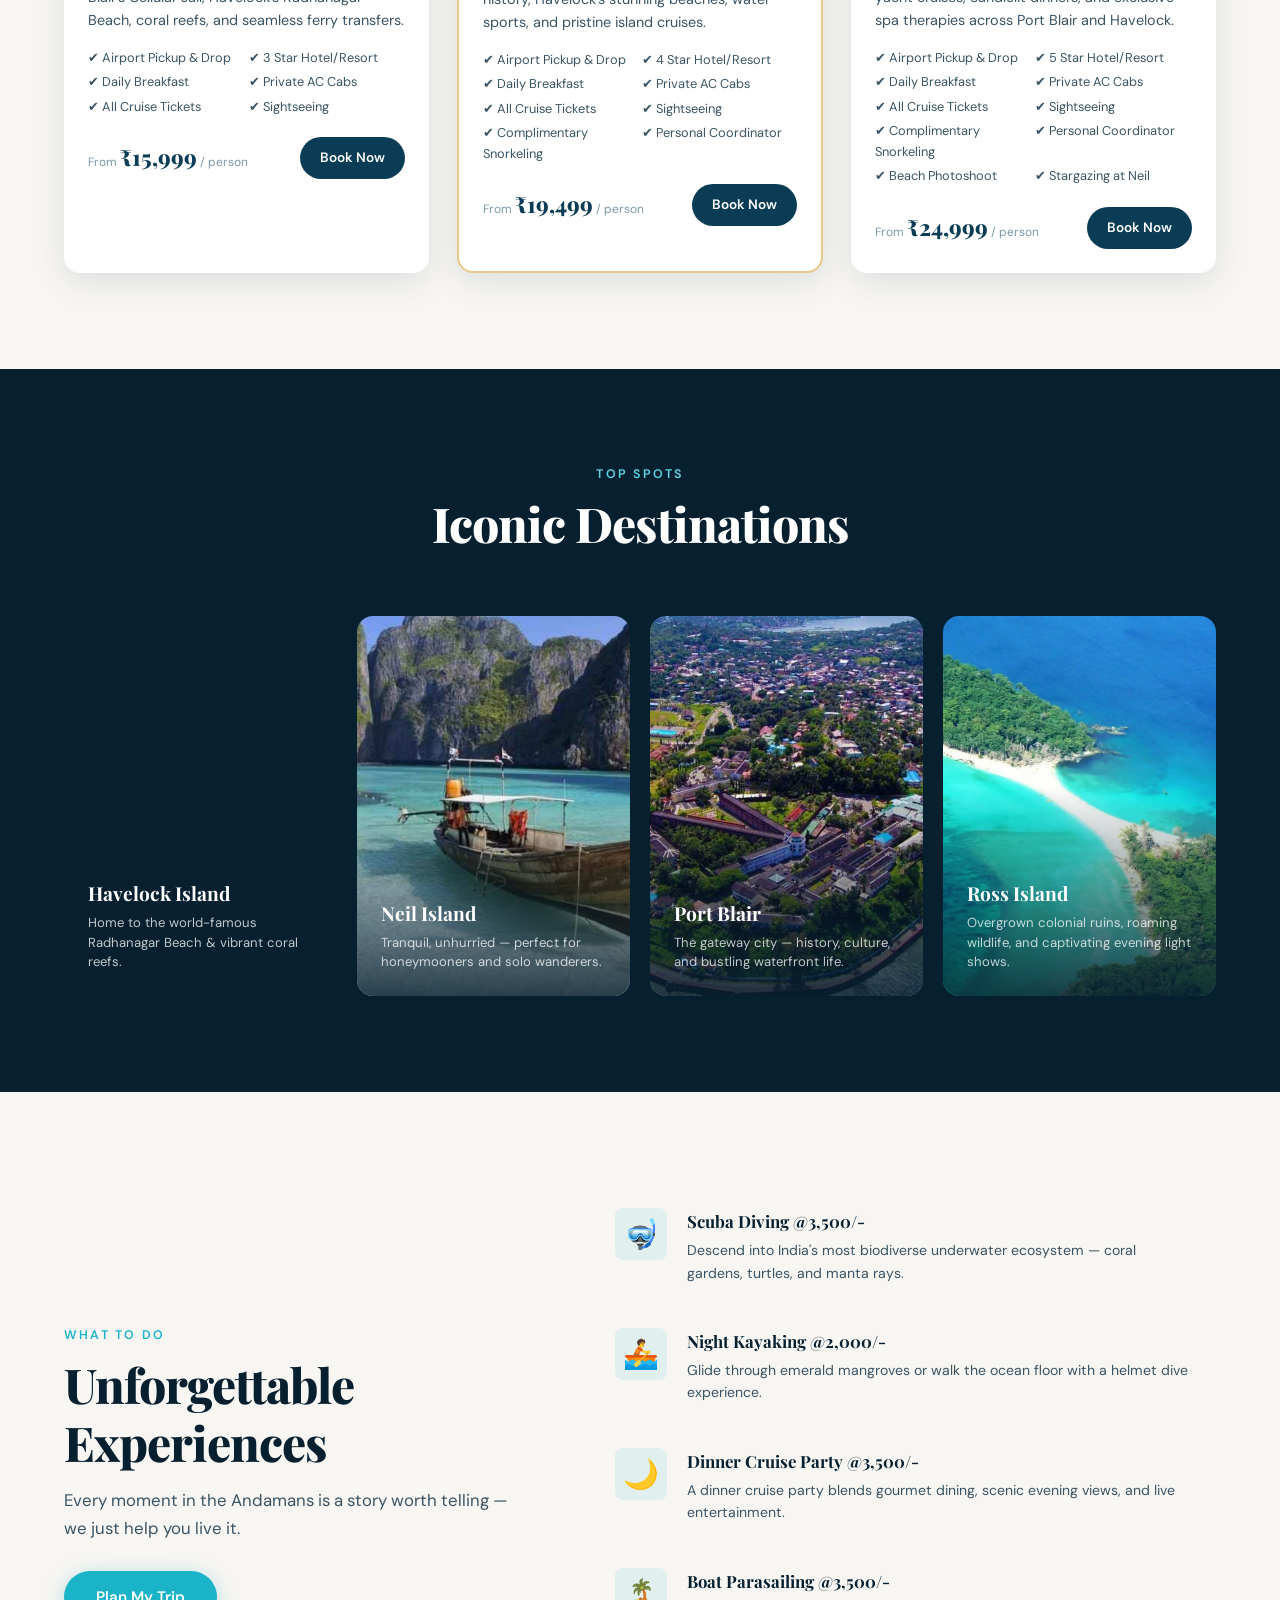
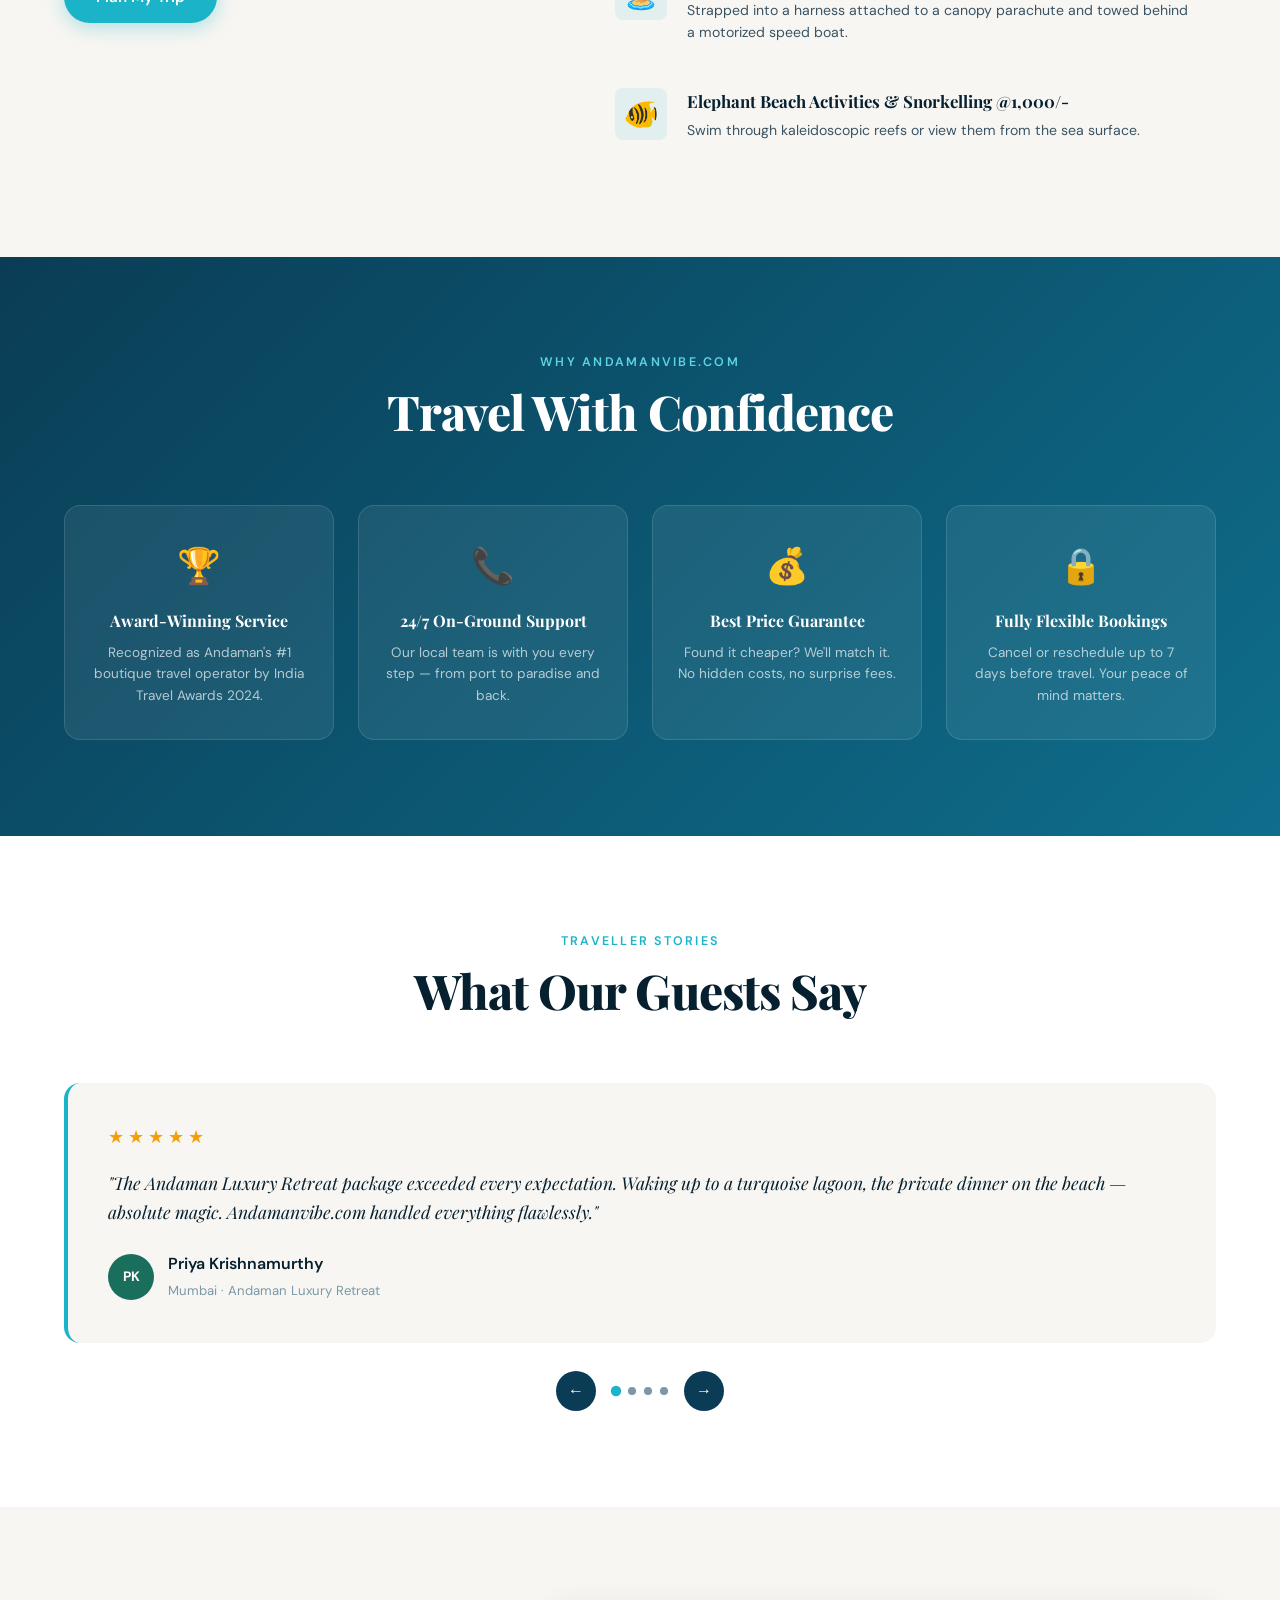
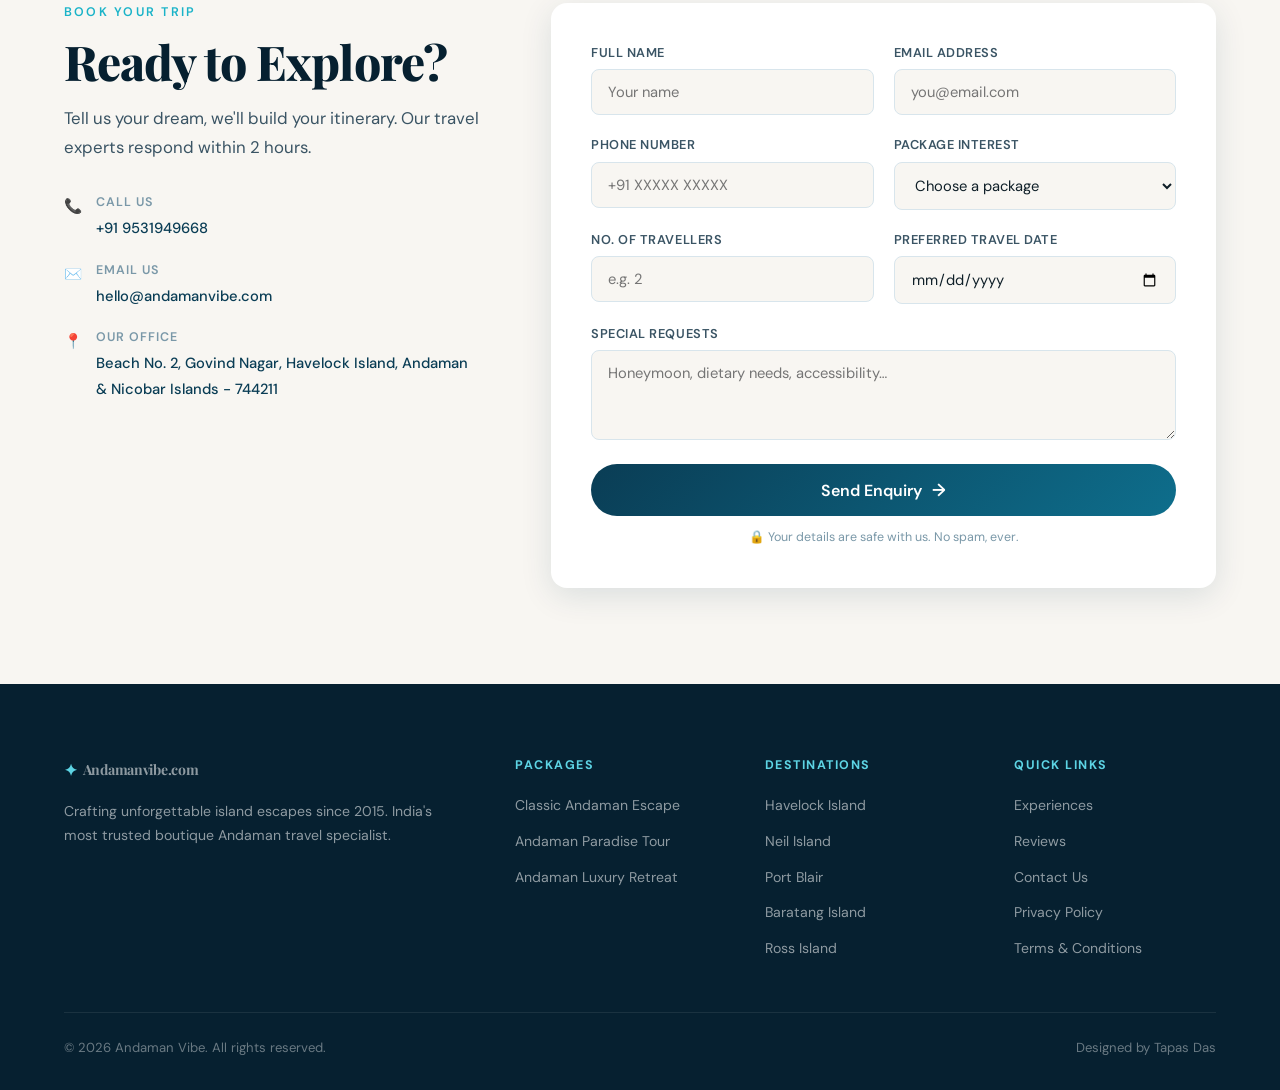
==== commit 11d6703d: "Update index.html" ====
--- a/index.html
+++ b/index.html
@@ -291,35 +291,35 @@
             <div class="exp-item" data-index="1">
               <div class="exp-icon">🤿</div>
               <div class="exp-text">
-                <h3>Scuba Diving</h3>
+                <h3>Scuba Diving @3,500/-</h3>
                 <p>Descend into India's most biodiverse underwater ecosystem — coral gardens, turtles, and manta rays.</p>
               </div>
             </div>
             <div class="exp-item" data-index="2">
               <div class="exp-icon">🚣</div>
               <div class="exp-text">
-                <h3>Kayaking & Sea Walk</h3>
+                <h3>Night Kayaking @2,000/-</h3>
                 <p>Glide through emerald mangroves or walk the ocean floor with a helmet dive experience.</p>
               </div>
             </div>
             <div class="exp-item" data-index="3">
               <div class="exp-icon">🌙</div>
               <div class="exp-text">
-                <h3>Dinner Cruise Party</h3>
+                <h3>Dinner Cruise Party @3,500/-</h3>
                 <p>A dinner cruise party blends gourmet dining, scenic evening views, and live entertainment.</p>
               </div>
             </div>
             <div class="exp-item" data-index="4">
               <div class="exp-icon">🏝️</div>
               <div class="exp-text">
-                <h3>Parasailing</h3>
+                <h3>Boat Parasailing @3,500/-</h3>
                 <p>Strapped into a harness attached to a canopy parachute and towed behind a motorized speed boat.</p>
               </div>
             </div>
             <div class="exp-item" data-index="5">
               <div class="exp-icon">🐠</div>
               <div class="exp-text">
-                <h3>Elephant Beach Activities & Snorkelling</h3>
+                <h3>Elephant Beach Activities & Snorkelling @1,000/-</h3>
                 <p>Swim through kaleidoscopic reefs or view them from the sea surface.</p>
               </div>
             </div>
